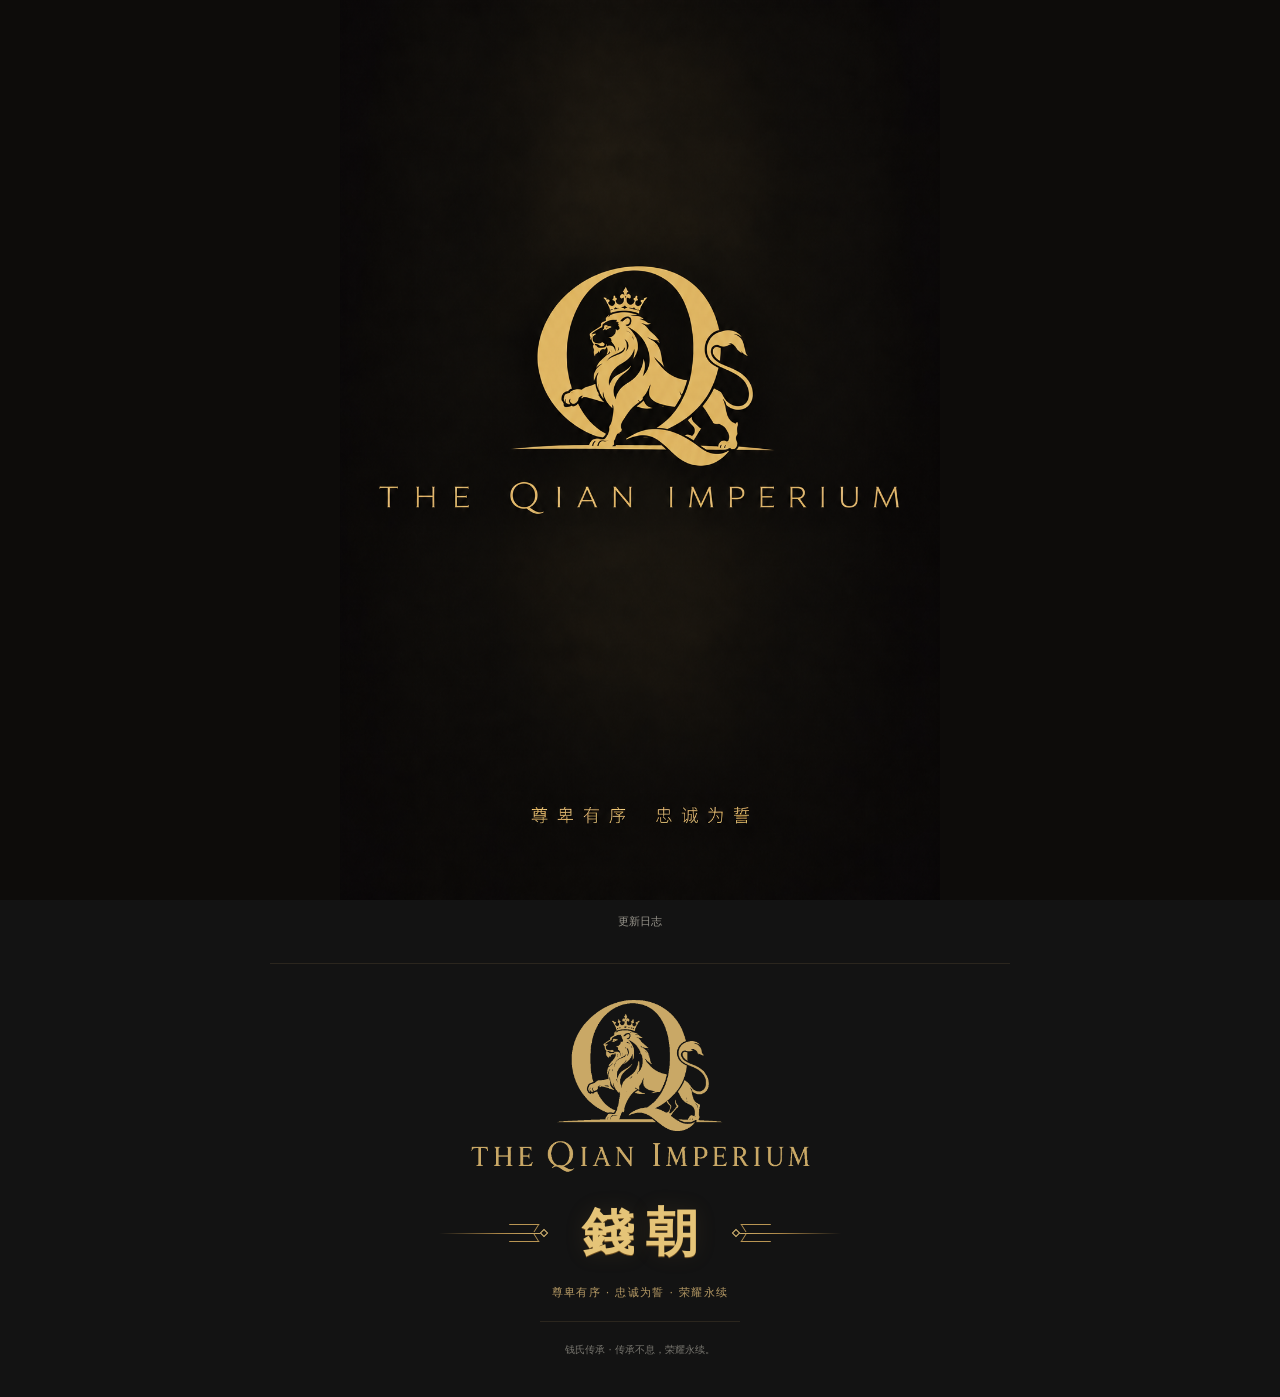
==== index.html @ 282e2b5f "Release THE QIAN IMPERIUM 1.6.0" ====
<!doctype html>
<html lang="zh-CN"><head><meta name="daily-hosting" content="static"><meta charset="UTF-8"><meta name="viewport" content="width=device-width,initial-scale=1,viewport-fit=cover"><meta name="theme-color" content="#131313"><meta name="apple-mobile-web-app-capable" content="yes"><meta name="apple-mobile-web-app-title" content="THE QIAN IMPERIUM"><meta name="apple-mobile-web-app-status-bar-style" content="black-translucent"><meta http-equiv="Content-Security-Policy" content="default-src 'self'; style-src 'self'; script-src 'self'; img-src 'self' data: blob:; media-src 'self' blob:; connect-src 'self' https://mailman-sells-outputs-bend.trycloudflare.com; object-src 'none'; base-uri 'self'; form-action 'self'"><title>THE QIAN IMPERIUM</title><link rel="manifest" href="./manifest.webmanifest"><link rel="icon" href="./icon-v2.svg"><link rel="apple-touch-icon" href="./icon-192-v2.png"><link rel="stylesheet" href="./src/style.css"></head><body class="startup-active"><div id="startup-splash" class="startup-integrated" role="status" aria-label="欢迎进入 THE QIAN IMPERIUM"><img src="./assets/qian-startup-integrated-v3.png" alt="THE QIAN IMPERIUM · 尊卑有序，忠诚为誓" fetchpriority="high" width="1024" height="1536"></div><header><span class="seal">日</span><div><small>家规 · 行礼 · 侍奉</small><h1>THE QIAN IMPERIUM</h1></div><button id="veil" aria-label="隐藏内容">隐去</button></header><nav aria-label="主要页面"></nav><main id="content"></main><p id="message" role="status" aria-live="polite"></p><footer class="site-brand-footer"><div class="site-brand-lockup"><img src="./assets/qian-logo-transparent.png" alt="THE QIAN IMPERIUM · 钱家Q 字狮子王冠标识" width="208" height="100"></div><h2 class="qian-dynasty"><span class="dynasty-ornament" aria-hidden="true"><i></i></span><span class="dynasty-name" lang="zh-Hant">錢朝</span><span class="dynasty-ornament" aria-hidden="true"><i></i></span></h2><p class="site-brand-motto">尊卑有序 · 忠诚为誓 · 荣耀永续</p><hr class="site-footer-divider" aria-hidden="true"><p class="site-footer-note">钱氏传承 · 传承不息，荣耀永续。</p></footer><script type="module" src="./src/app.js"></script></body></html>
---- src/style.css ----
:root{color-scheme:dark;font-family:system-ui,-apple-system,"Segoe UI",sans-serif;background:#151410;color:#e4dfd3;--gold:#b69a60}*{box-sizing:border-box}body{max-width:780px;margin:auto;padding:calc(24px + var(--app-safe-top)) 20px calc(30px + env(safe-area-inset-bottom))}header{display:flex;align-items:center;gap:16px;padding:8px 0 28px}header button{margin-left:auto}.seal{color:var(--gold);border:1px solid var(--gold);font-family:serif;font-size:28px;padding:7px 12px}h1{font-family:serif;font-size:26px;letter-spacing:.12em;margin:4px 0}h2{font-family:serif;font-weight:500;font-size:28px}h3{font-weight:500}small,.muted,.eyebrow,footer{color:#aaa391;font-size:13px;line-height:1.7}nav{display:flex;gap:4px;overflow:auto;border-bottom:1px solid #393326;padding-bottom:14px;margin-bottom:28px}button{font:inherit;background:#252219;border:1px solid #685638;color:#e3cc99;padding:11px 14px;border-radius:7px;cursor:pointer;min-height:44px;margin:4px 4px 4px 0}nav button{flex:1;white-space:nowrap;background:transparent;border-color:transparent}nav button[aria-current=page]{border-color:var(--gold);background:#30291c}button:disabled{opacity:.4;cursor:default}section,article{border:1px solid #3b3428;padding:20px;margin:18px 0;border-radius:10px;background:#1c1a15}p{line-height:1.8;white-space:pre-wrap;overflow-wrap:anywhere}label{display:block;margin:16px 0;color:#bcb29d;font-size:14px}input,textarea,select{display:block;width:100%;margin-top:9px;padding:12px;background:#141310;color:#e4dfd3;border:1px solid #514634;border-radius:6px;font:inherit;font-size:16px}textarea{min-height:105px;resize:vertical}.check{display:flex;align-items:center;gap:12px}.check input{width:20px;height:20px;margin:0;flex-shrink:0}.score{color:var(--gold);font-family:serif;font-size:56px;margin:12px 0}.gold{color:var(--gold)}.danger{color:#e3afa1;border-color:#805449}footer{text-align:center;margin-top:28px}#message{position:sticky;bottom:12px;background:#30291c;border-radius:8px;padding:12px;box-shadow:0 4px 24px #0005}#message:empty{display:none}:focus-visible{outline:2px solid var(--gold);outline-offset:3px}@media(max-width:420px){body{padding-left:14px;padding-right:14px}nav button{padding:10px 8px}section,article{padding:16px}}@media(prefers-reduced-motion:reduce){*{scroll-behavior:auto}}
.task-reminders{border:2px solid #b69a60;background:#302719}.task-reminders h3{color:#e3cc99}.task-reminders strong{font-size:18px}.task-reminders div+div{border-top:1px solid #685638;margin-top:16px;padding-top:16px}
.daily-overview progress{display:block;width:100%;height:8px;margin:22px 0 12px;border:0;border-radius:6px;overflow:hidden;accent-color:var(--gold)}progress::-webkit-progress-bar{background:#3a3e48}progress::-webkit-progress-value{background:var(--gold)}progress::-moz-progress-bar{background:var(--gold)}
:root{background:#131313;color:#f0f0f2}body{padding-bottom:calc(108px + env(safe-area-inset-bottom))}header{gap:12px}header h1{font-family:inherit;font-size:22px;letter-spacing:0}header small{font-size:12px}.seal{border:0;background:#2e323d;border-radius:16px;padding:12px 16px;font-size:23px}section,article{background:#242731;border-color:transparent;border-radius:18px}h2{font-family:inherit;font-size:26px}h3{font-weight:600}small,.muted,.eyebrow,footer{color:#a6a6af}.daily-overview{margin-top:16px;padding:24px}.daily-overview .score{font-family:inherit;font-size:52px;font-weight:600;color:#fff;margin:8px 0 0}.daily-overview p{font-size:14px;color:#b8b8bf;margin-bottom:0}.ritual-card{display:flex;align-items:center;gap:14px;width:100%;background:#242731;border:0;border-radius:16px;padding:20px;margin:12px 0;color:#f1f1f3;text-align:left}.ritual-card-title{display:grid;gap:5px;flex:1}.ritual-card-title strong{font-size:17px}.ritual-card-status{font-size:14px;color:#aaaab4}.ritual-dot{font-size:24px;color:#aaaab4}.is-complete .ritual-dot{color:#39ca82}.home-note{margin-top:24px}nav{position:fixed;z-index:5;bottom:0;left:50%;transform:translateX(-50%);width:min(100%,780px);margin:0;padding:12px 12px calc(12px + env(safe-area-inset-bottom));background:#131313f5;border-top:1px solid #30313a;border-bottom:0;gap:0}nav button{font-size:13px;padding:10px 6px}nav button[aria-current=page]{border-color:transparent;background:#242731;color:#e3cc99}#message{bottom:88px;z-index:6}.back-button{border:0;background:transparent;color:#aaaab4;padding-left:0}.ritual-detail{text-align:center;padding:36px 22px}.ritual-emblem{display:grid;place-items:center;width:76px;height:76px;margin:0 auto 24px;border:1px solid #b69a6066;border-radius:50%;color:var(--gold);font-size:30px;font-family:serif}.ritual-detail>small{display:block}.ritual-detail h2{margin:12px 0 18px}.ritual-note textarea{background:#1b1d24;border-color:#3a3e48;border-radius:14px}.ritual-action{position:sticky;bottom:86px;margin:32px 0 16px;padding:12px;background:#131313f5;border-radius:16px;z-index:4}.hold-button{position:relative;display:block;width:100%;height:60px;border:1px solid #b69a60;border-radius:14px;background:#29251e;color:#f0dfbb;overflow:hidden;margin:0;touch-action:none;user-select:none;-webkit-user-select:none;-webkit-touch-callout:none}.hold-fill{position:absolute;inset:0 auto 0 0;width:var(--hold-progress,0%);background:#b69a6066;pointer-events:none}.hold-label{position:relative;font-size:16px;font-weight:600;pointer-events:none}.ritual-action p{font-size:12px;text-align:center;color:#a6a6af;line-height:1.5;margin:10px 0 0}@media(max-width:420px){header h1{font-size:20px}.ritual-card{padding:18px 16px}.ritual-card-status{font-size:12px}}
.ritual-instruction{text-align:left;border-top:1px solid #b69a6040;margin-top:24px;padding-top:16px}.ritual-instruction blockquote{margin:14px 0;padding:18px;border-left:3px solid var(--gold);border-radius:4px 12px 12px 4px;background:#191b22;line-height:1.9;color:#e4cfaa;font-size:18px}.bow-count{text-align:center}.bow-count strong{font-size:28px;color:var(--gold)}.photo-checkin img,#photo-album img{display:block;width:100%;max-height:320px;object-fit:contain;border-radius:12px;margin-bottom:16px;background:#141414}.photo-checkin video{width:100%;max-height:360px;border-radius:12px;background:#000}.photo-checkin video[hidden]{display:none}button[hidden]{display:none}.photo-checkin{margin-top:24px}#photo-status{color:#c9b17c;font-size:14px}.photo-checkin button{min-height:48px}
#share-image img{display:block;width:100%;border-radius:16px;margin:20px 0}.report-text{white-space:pre-wrap;overflow-wrap:anywhere;background:#242731;padding:18px;border-radius:12px;font:inherit;line-height:1.8}.daily-share button{min-height:48px}details{margin:20px 0}summary{cursor:pointer;color:#c9b17c;padding:12px 0}
.seal{display:block;flex:0 0 56px;width:56px;height:56px;padding:0;border:0;border-radius:12px;background-image:url('../icon-v2.svg');background-size:cover;background-position:center}
.subscription-overview{border:1px solid #b69a604d;background:linear-gradient(135deg,#2b2930,#242731)}.subscription-overview h3{color:#e3cc99;font-size:21px}.subscription-amount{font-size:34px;color:#e4cfaa;font-variant-numeric:tabular-nums;margin:12px 0}.subscription-amount small{font-size:16px}.subscription-overview dl{margin:16px 0 8px}.subscription-overview dl div{display:flex;justify-content:space-between;gap:16px;padding:9px 0;border-top:1px solid #ffffff12}.subscription-overview dt{font-size:13px;color:#a6a6af}.subscription-overview dd{font-size:14px;margin:0;text-align:right;overflow-wrap:anywhere}.subscription-view h4{font-weight:600}.subscription-view button{min-height:44px;padding:9px 14px}#subscription-contract img{display:block;width:100%;max-height:360px;object-fit:contain;background:#18191e;border-radius:12px}#subscription-contract.expanded img{max-height:none}#subscription-signature{display:block;width:100%;height:200px;background:#faf8f2;border:1px solid #b69a60;border-radius:12px;touch-action:none;-webkit-user-select:none;user-select:none;margin-top:16px}.signature-preview img{display:block;width:100%;max-height:160px;object-fit:contain;background:#faf8f2;border-radius:10px;margin:12px 0}.subscription-history{background:#1a1d25;border:1px solid #ffffff0d}.subscription-reminder{border:1px solid #b69a6066}.subscription-view .muted{font-size:13px}.subscription-view form{margin:0}.subscription-signing [data-sub="save-signature"]{width:100%;background:#30291c;border-color:#b69a60}
.subscription-declaration{border:1px solid #d7777755;background:#2c2228}.subscription-declaration-text{color:#ff9797;font-size:18px;font-weight:600;line-height:1.9}
.subscription-toolbar{display:flex;align-items:center;gap:8px;margin:0 0 10px}.contract-viewer{width:min(94vw,760px);max-height:90vh;max-height:90dvh;padding:18px;border:1px solid #685638;border-radius:16px;background:#1b1d24;color:#f0f0f2;overflow:auto}.contract-viewer::backdrop{background:#000c}.contract-viewer-header{display:flex;align-items:center;justify-content:space-between;gap:12px;position:sticky;top:-18px;background:#1b1d24;padding:8px 0;z-index:1}.contract-viewer-header h3{margin:0}.contract-viewer-image img{display:block;width:100%;height:auto;border-radius:8px}.contract-viewer>p{margin-top:8px}
.subscription-primary{display:grid;gap:6px;margin:16px 0 12px}.subscription-primary small{text-align:center}.subscription-pay{width:100%;min-height:54px!important;background:#b69a60;color:#171510;font-size:18px;font-weight:600;border-color:#b69a60}.subscription-confirm-payment{width:100%;border-color:transparent;background:transparent;color:#c9b17c}.subscription-toolbar button{flex:1}.subscription-view dialog>section{margin-top:14px}.subscription-view>section.subscription-declaration{margin-top:16px}.subscription-payment-body section{padding:0;background:transparent;border:0}.subscription-signing [data-sub="save-signature"]{width:100%}
.shoe-photo-grid{display:grid;grid-template-columns:repeat(2,minmax(0,1fr));gap:12px}.shoe-photo-grid section{margin:0;padding:12px;background:#1b1d24;border-radius:12px;min-width:0}.shoe-photo-grid h4{margin:0 0 12px;color:#e3cc99}.shoe-photo-preview{display:grid;place-items:center;aspect-ratio:4/3;background:#14151a;border-radius:8px;overflow:hidden}.shoe-photo-preview img{width:100%;height:100%;object-fit:contain}.shoe-photo-grid small{display:block;overflow-wrap:anywhere;margin-top:10px}.shoe-photo-grid label{margin:12px 0}.shoe-photo-grid input{padding:8px;font-size:13px}.shoe-photo-grid button{width:100%;font-size:13px;padding:9px}.shoe-record>button[data-shoe-action="save"]{width:100%;background:#30291c;border-color:#b69a60}.shoe-report-preview img{display:block;width:100%;height:auto;border-radius:12px}.shoe-archive-thumb{display:block;width:100%;max-height:260px;object-fit:contain;background:#16171c;border-radius:10px;margin-bottom:12px}@media(max-width:360px){.shoe-photo-grid{gap:8px}.shoe-photo-grid section{padding:8px}.shoe-photo-grid input{font-size:12px}}

input[type="time"]{width:180px;max-width:100%;min-width:0;padding:10px}input[type="time"]::-webkit-date-and-time-value{min-width:0;text-align:left}input[type="time"]::-webkit-datetime-edit{min-width:0;padding:0}.subscription-identity{margin-bottom:10px}.subscription-protection{display:block;background:#183f2d;border:1px solid #31865b;color:#9ee7bb;padding:12px 14px;border-radius:10px;margin-top:0}

.subscription-view>section{margin:12px 0;padding:16px}.subscription-overview .subscription-introduction h3{margin:12px 0 8px}.subscription-overview .subscription-introduction p{margin:8px 0 14px;line-height:1.65}.subscription-declaration p{margin:6px 0}

.subscription-qr>img{display:block;width:100%;max-height:55vh;object-fit:contain;border-radius:10px}.subscription-qr a{color:#e3cc99}

nav button{min-width:0;margin:0}
.house-rules{margin-top:18px}.house-rules .rules-cover{position:relative;text-align:center;padding:32px 20px;background:linear-gradient(145deg,#332d24,#22252c);border:1px solid #b69a6040}.rules-edition{display:inline-block;padding:5px 12px;border:1px solid #b69a6055;border-radius:999px;color:#e3cc99;font-size:12px;letter-spacing:.15em}.rules-cover h2{font-family:serif;font-size:30px;letter-spacing:.08em;margin:18px 0 10px}.rules-cover p{color:#d4c6ac;font-size:15px;margin:0}.rules-cover-line{width:44px;height:1px;background:#b69a60;margin:20px auto 14px}.house-rules .rules-chapter{padding:20px 18px;margin:16px 0}.rules-chapter-heading{display:flex;align-items:center;gap:12px;padding:0 0 16px;margin:0;border-bottom:1px solid #ffffff10}.rules-chapter-heading>span{display:grid;place-items:center;width:34px;height:34px;flex-shrink:0;background:#b69a601a;color:#e3cc99;border-radius:10px;font-family:serif;font-size:20px}.rules-chapter-heading h3{font-size:18px;margin:0;color:#f1e2c7}.rules-list{list-style:none;margin:0;padding:0}.rules-list li{display:flex;align-items:flex-start;gap:12px;padding:18px 0;border-bottom:1px solid #ffffff0c}.rules-list li:last-child{padding-bottom:0;border-bottom:0}.rule-number{width:26px;flex-shrink:0;padding-top:3px;color:#b69a60;font-size:12px;font-variant-numeric:tabular-nums}.rules-list li>div{min-width:0}.rules-list h4{font-size:15px;line-height:1.65;margin:0 0 6px;font-weight:600}.rules-list p{font-size:14px;color:#bfc0c7;line-height:1.85;margin:0}.house-rules .rules-daily{padding:24px 22px;border-left:3px solid #b69a60;background:#2a2824}.rules-daily>small{color:#e3cc99;font-size:13px;letter-spacing:.15em}.rules-daily blockquote{margin:14px 0 0;font-family:serif;color:#e8ddc8;font-size:17px;line-height:1.95}.rules-footnote{text-align:center;font-size:12px;color:#a6a6af;line-height:1.8;margin:24px 8px}
@media(max-width:420px){nav button{padding:10px 4px;font-size:12px}.house-rules .rules-chapter{padding:18px 14px}.rules-list li{gap:10px}.rules-cover h2{font-size:28px}}
.add-task-button{display:block;width:100%;background:#30291c;border-color:#b69a60;margin:0 0 24px}.task-card-heading{display:flex;align-items:center;justify-content:space-between;gap:12px}.task-card-heading h3{margin:0}.task-times{font-size:14px;color:#c6bcaa}.task-actions{display:flex;flex-wrap:wrap;gap:6px}.archive-heading{margin-top:36px;padding-top:24px;border-top:1px solid #514634}.task-schedule{display:grid;grid-template-columns:1fr;min-width:0}.task-schedule input{width:100%;max-width:100%;min-width:0;box-sizing:border-box}.photo-gallery{display:grid;grid-template-columns:repeat(2,minmax(0,1fr));aspect-ratio:auto;gap:6px;background:transparent}.photo-gallery img{width:100%;height:110px;object-fit:contain;background:#141310;border-radius:6px}.shoe-photo-grid section{padding:10px}.task-photo-gallery{display:grid;grid-template-columns:repeat(2,minmax(0,1fr));gap:10px}.task-photo-gallery img{width:100%;height:150px;object-fit:contain}.task-report-preview img,.shoe-report-preview img{width:100%;height:auto;display:block}.task-detail-summary p{margin:8px 0}[hidden]{display:none!important}

/* 全页取消双击缩放，保留滚动及双指缩放；长按礼仪按钮仍使用自身手势规则。 */
html,body,body *{touch-action:manipulation}.hold-button{touch-action:none}
.fixed-profile{background:linear-gradient(135deg,#302a23,#242731);border:1px solid #b69a6055}.fixed-profile h3{font-size:25px;color:#e3cc99;margin:10px 0 18px}.fixed-profile dl{margin:0}.fixed-profile dl div{display:grid;grid-template-columns:76px minmax(0,1fr);gap:12px;padding:12px 0;border-bottom:1px solid #ffffff12}.fixed-profile dt{color:#a6a6af;font-size:14px}.fixed-profile dd{margin:0;overflow-wrap:anywhere;line-height:1.5}.fixed-profile h4{margin:22px 0 8px;color:#e3cc99}.fixed-profile p{margin:0;font-size:15px}

.profile-portrait{display:block;width:100%;aspect-ratio:3/4;max-height:460px;object-fit:cover;object-position:50% 65%;border-radius:12px;margin:0 0 20px}#profile-portrait .muted{font-size:13px;margin-bottom:18px}

#identity-contract{margin-top:24px}.identity-pledge{line-height:1.9;padding:16px 0}.identity-pad{display:block;width:100%;height:180px;touch-action:none;border:1px solid #d4cdbb;border-radius:10px;background:#faf8f2}.identity-video-picker{display:block;margin:12px 0}#identity-contract video{width:100%;max-height:380px;border-radius:10px;margin:12px 0}.identity-signature{display:block;max-width:100%;max-height:180px}.identity-seal{color:#d98074;border:3px double #b15b51;border-radius:50%;width:130px;height:130px;display:flex;flex-direction:column;justify-content:center;text-align:center;transform:rotate(-8deg);margin:20px auto;line-height:1.6}.identity-seal strong{font-size:25px}#identity-contract [hidden]{display:none}

.account-login{max-width:480px;margin:24px auto}.account-login h2{font-size:28px}.account-login form{display:grid;gap:12px}.account-settings [data-account-panel]{margin-top:16px}.account-settings button{margin:4px 6px 4px 0}

.day-records article{padding:14px 0;border-bottom:1px solid #57503f}.day-counter{font-size:19px;line-height:1.7;color:#d8bd7b}.day-records button{margin:8px 6px 4px 0}.day-draft{margin:16px 0;padding:16px;border:1px solid #57503f;border-radius:12px}.days-importer ol{padding-left:24px;line-height:1.9}.days-importer input[type=date]{max-width:100%;min-width:0}

.welcome-card{width:min(430px,calc(100vw - 36px));max-height:85dvh;overflow:auto;border:1px solid #6a5c3d;border-radius:24px;padding:26px;background:#24262f;color:#f3eee3;text-align:center}.welcome-card::backdrop{background:rgba(0,0,0,.68)}.welcome-card h2{font-size:23px;margin:12px 0 22px}.servant-portrait{width:112px;height:112px;border-radius:50%;overflow:hidden;background:#423a2b;margin:16px auto;display:grid;place-items:center;color:#d7be80;font-size:38px}.servant-portrait img{width:100%;height:100%;object-fit:cover}.servant-details{margin:16px 0;text-align:left}.servant-details>div{display:grid;grid-template-columns:46px 1fr;gap:10px;margin:12px 0}.servant-details dt{color:#bcad8d}.servant-details dd{margin:0;line-height:1.7}.welcome-hint{font-size:12px}.content-lock{position:fixed;inset:0;z-index:10000;background:#151410;display:grid;place-items:center;padding:22px;overflow:auto}.content-lock>section{max-width:430px;width:100%;padding:25px;border-radius:20px;background:#24262f}.content-lock form{display:grid;gap:12px}

.servant-details dd{overflow-wrap:anywhere}

.day-records-heading{display:flex;align-items:center;gap:8px;margin-bottom:12px}.day-records-heading h3{margin:0;flex:1;white-space:nowrap}.day-records .day-import-hint{border:0;background:none;padding:0;margin:0;color:#8e887c;font-size:10px;min-height:40px;line-height:1.4;text-align:right}.day-records .day-settings{border:0;background:none;margin:0;padding:0 4px;color:#a29b8b;font-size:22px;min-width:32px;min-height:40px}.day-settings[aria-pressed=true]{color:#e1c482}.day-grid{display:grid;grid-template-columns:repeat(2,minmax(0,1fr));gap:10px}.day-records article.day-tile{position:relative;aspect-ratio:1;min-width:0;padding:14px 10px;border:1px solid #514b3c;border-radius:16px;background:linear-gradient(150deg,#2b2924,#1c1d22);display:flex;flex-direction:column;align-items:center;justify-content:center;overflow:hidden}.day-title{font-size:11px;line-height:1.5;text-align:center;color:#b3aa97;overflow-wrap:anywhere;max-width:100%;max-height:4.5em;overflow:auto}.day-value{flex:1;display:flex;align-items:center;justify-content:center;gap:3px;min-height:0;width:100%;color:#dfc589}.day-value strong{font-size:clamp(26px,9vw,44px);font-weight:500;font-variant-numeric:tabular-nums;letter-spacing:-1px;overflow-wrap:anywhere}.day-value small{font-size:11px;align-self:center;color:#aaa08b}.day-tile-tools{position:absolute;inset:3px 5px auto;display:flex;justify-content:space-between}.day-tile-tools[hidden]{display:none}.day-records .day-tile-tools button{margin:0;padding:2px;min-height:30px;min-width:30px;font-size:22px;border:0;background:#1d1e24;color:#c3b185;border-radius:8px}.day-tile:has(.day-tile-tools:not([hidden])){padding-top:38px}.day-records-home .day-tile-tools{display:none}

.content-lock{background:radial-gradient(ellipse at top,#302d27,#131416 65%);padding:16px}.content-lock>section.account-unlock{background:transparent;padding:12px 0;width:min(330px,100%);text-align:center}.account-unlock h2{margin:8px 0;font-size:23px}.unlock-symbol{font-size:30px;color:#bbab85}.unlock-instruction{font-size:13px;color:#b8b3a9;margin:8px 0 18px}.unlock-dots{display:flex;justify-content:center;gap:13px;min-height:16px}.unlock-dots i{height:11px;width:11px;border:1px solid #c7c2b5;border-radius:50%}.unlock-dots .filled{background:#e4ddcb}.account-unlock [data-unlock-status]{min-height:24px;font-size:13px;margin:12px 0}.unlock-keypad{display:grid;grid-template-columns:repeat(3,1fr);gap:15px 23px;width:min(280px,100%);margin:8px auto 22px}.unlock-keypad[hidden]{display:none}.unlock-keypad button{border:0;background:#ffffff12;border-radius:50%;width:70px;height:70px;margin:auto;padding:0;font-size:29px;color:#f2eee4;touch-action:manipulation}.unlock-keypad button[data-unlock-key=clear]{font-size:13px;background:transparent;color:#b9b2a2}.unlock-keypad button[data-unlock-key=delete]{font-size:24px;background:transparent}.unlock-keypad button:active{background:#ffffff35}.account-unlock .unlock-face{display:block;margin:0 auto;border:0;background:transparent;color:#d8c38e;font-size:16px;min-height:44px}.unlock-other{border:0;background:transparent;font-size:11px;color:#89887f}.unlock-native{position:absolute!important;width:1px!important;height:1px!important;opacity:0;pointer-events:none;padding:0!important;border:0!important}.unlock-note{font-size:11px;color:#817e74;margin-top:18px}.unlock-error{color:#f47575;animation:unlock-shake .42s ease-in-out}@keyframes unlock-shake{0%,100%{transform:translateX(0)}20%,60%{transform:translateX(-8px)}40%,80%{transform:translateX(8px)}}@media(prefers-reduced-motion:reduce){.unlock-error{animation:none}}.day-records article.day-tile{aspect-ratio:auto;height:126px;padding:12px 10px}.day-title{font-size:14px;line-height:1.4;height:3em;max-height:3em;flex-shrink:0;overflow:hidden;width:100%;display:block}.day-value{min-height:42px;flex:1}.day-value strong{white-space:nowrap;overflow-wrap:normal}.day-tile:has(.day-tile-tools:not([hidden])){padding-top:34px;height:146px}@media(max-height:670px){.unlock-keypad{gap:8px 20px;margin-bottom:10px}.unlock-keypad button{width:58px;height:58px}.unlock-note{margin-top:8px}}

.parents-photo-blank{height:140px;width:100%;border:1px dashed #b69a6033;border-radius:12px;background:#ffffff03;margin:0 0 12px}.parents-servant{display:block}.parents-servant+.parents-servant{margin-top:8px}

.network-online{color:#73cf9b;font-weight:600}.network-offline{color:#999b9e}.archive-fold{margin:16px 0;background:#24262f;border:1px solid #ffffff14;border-radius:16px;overflow:hidden}.archive-fold>summary{padding:17px 18px;min-height:54px;display:flex;align-items:center;justify-content:space-between;gap:12px;cursor:pointer;list-style:none;font-size:17px;font-weight:600;color:#ddc795;touch-action:manipulation}.archive-fold>summary::-webkit-details-marker{display:none}.archive-fold>summary::after{content:"›";font-size:24px;color:#9c957f;transition:transform .15s}.archive-fold[open]>summary::after{transform:rotate(90deg)}.archive-fold[open]>summary{border-bottom:1px solid #ffffff10}.fold-body{padding:0 12px}.fold-body>section{margin:12px 0}.rules-contract-fold{margin-top:24px}.rules-contract-fold .fold-body{padding:0 6px}@media(prefers-reduced-motion:reduce){.archive-fold>summary::after{transition:none}}

.camera-stage{position:relative;width:100%;background:#111;border-radius:14px;overflow:hidden;line-height:0}.camera-stage[hidden]{display:none}.camera-stage video{display:block;width:100%;max-height:65dvh;object-fit:contain}.camera-stage video[hidden]{display:none}.camera-front{transform:scaleX(-1)}.camera-stage .camera-flip{position:absolute;right:12px;bottom:12px;z-index:2;margin:0;padding:10px 13px;min-height:44px;background:#171717bb;border:1px solid #ffffff55;color:#fff;border-radius:24px;font-size:13px;line-height:1.4;backdrop-filter:blur(8px);touch-action:manipulation}.camera-flip[hidden]{display:none}.photo-camera-dialog{width:min(540px,calc(100vw - 24px));max-height:94dvh;overflow:auto;background:#24262f;color:#f2eee4;border:1px solid #65583b;border-radius:20px;padding:14px}.photo-camera-dialog::backdrop{background:#000b}.photo-camera-header{display:flex;justify-content:space-between;align-items:center;gap:8px}.photo-camera-header h3{margin:8px 0;font-size:17px}.photo-camera-header button{margin:0}.camera-shutter{width:100%;min-height:48px;background:#b69a60;color:#161616}.photo-camera-open{min-height:44px}.photo-camera-dialog [data-camera-status]{font-size:13px;min-height:20px;margin:10px 0}

.avatar-silhouette{display:block;width:72%;height:72%;color:#9b927e;opacity:.65}.servant-card .servant-portrait{margin:16px auto 22px}.servant-card h3{font-size:23px;overflow-wrap:anywhere}.ritual-history-body p{white-space:pre-wrap;line-height:1.8;margin:14px 0}.ritual-history-row>summary{font-variant-numeric:tabular-nums}

.account-presence time{margin-left:12px;font-weight:400;color:#a6a6af;white-space:nowrap}.network-offline{color:#ef7676;font-weight:600}

.day-owner{display:flex;justify-content:center;gap:2px 7px;flex-wrap:wrap;width:100%;font-size:10px;line-height:1.4;color:#aaa08b;flex-shrink:0;text-align:center}.day-owner span{overflow-wrap:anywhere}.day-tile .day-title{height:32px;max-height:32px}.day-tile .day-value{min-height:40px}

.account-toolbar{display:grid;grid-template-columns:repeat(2,minmax(0,1fr));gap:10px;margin:16px 0}.account-toolbar button{margin:0;min-height:44px;font-size:14px;width:100%}.account-toolbar .account-logout{color:#d49b91;border-color:#825955}.account-settings [data-account-panel]:empty,.account-settings [data-account-conflict-panel]:empty{display:none}.account-settings [data-account-panel]:not(:empty),.account-settings [data-account-conflict-panel]:not(:empty){margin-top:14px;padding:12px;background:#191b21;border-radius:12px}.privacy-time{margin:0 0 14px}.privacy-time-fields{padding:0 14px 8px}.privacy-preferences{padding:16px;background:#24262f;border-radius:16px}.privacy-preferences>button{width:100%;min-height:44px}.privacy-preferences .check{margin:12px 0}

.photo-camera-dialog{position:fixed;inset:0;margin:auto;width:min(540px,calc(100vw - 24px));max-height:calc(100dvh - 24px);padding:10px;overflow:hidden}.photo-camera-dialog .camera-stage{height:min(68dvh,620px);aspect-ratio:3/4;min-height:240px}.photo-camera-dialog .camera-stage video,.camera-result{width:100%;height:100%;max-height:none;object-fit:contain}.camera-result[hidden]{display:none}.camera-title{position:absolute;left:12px;top:12px;z-index:2;margin:0;max-width:calc(100% - 75px);font-size:15px;line-height:1.5;color:#fff;text-shadow:0 1px 5px #000}.camera-close{position:absolute;right:10px;top:10px;z-index:3;border:0;border-radius:50%;width:44px;height:44px;min-height:44px;padding:0;margin:0;background:#171717bb;color:white;font-size:30px;line-height:1}.photo-camera-dialog .camera-shutter{position:absolute;bottom:14px;left:50%;transform:translateX(-50%);width:66px;height:66px;min-height:66px;border:3px solid #fff;border-radius:50%;padding:4px;margin:0;background:#2226;z-index:2}.camera-shutter>span{display:block;width:100%;height:100%;background:#fff;border-radius:50%}.camera-shutter[hidden],.camera-review[hidden]{display:none}.camera-review{position:absolute;bottom:12px;left:12px;right:12px;display:flex;justify-content:center;gap:10px;z-index:2;line-height:1.4}.camera-review button{min-height:44px;margin:0;background:#171717cc;color:#fff;border-radius:22px;border:1px solid #ffffff66;padding:10px 14px}.photo-camera-dialog [data-camera-status]{height:22px;min-height:22px;overflow:hidden;margin:8px 0 0;font-size:12px;text-align:center}@media(max-height:420px){.photo-camera-dialog .camera-stage{height:65dvh;min-height:180px}}

.day-record-owner{display:block;color:#aaa08b;font-size:12px;line-height:1.5;margin:-4px 0 12px}.day-tile .day-title{height:38px;max-height:38px}

/* Login and wake share the same password keypad. */
.account-unlock.account-login{width:min(330px,100%);text-align:center;margin:12px auto;padding:18px 12px}.unlock-account{font-size:12px;color:#b8b3a9;letter-spacing:.06em;margin:6px 0}.unlock-switch{display:block;margin:6px auto;min-height:40px;border:0;background:transparent;color:#c6b994;font-size:14px}.account-unlock [data-account-switch][hidden]{display:none}.account-unlock [data-account-switch]{text-align:left;padding:10px;border:1px solid #ffffff20;border-radius:12px}.account-unlock [data-account-switch] input{width:100%}.login-help{display:flex;flex-wrap:wrap;justify-content:center;gap:8px}.login-help button{font-size:11px;color:#96938a;background:transparent}.unlock-keypad button{background:linear-gradient(145deg,#ffffff18,#ffffff09);box-shadow:inset 0 1px 1px #ffffff16;transition:background .12s,box-shadow .12s,transform .12s}.unlock-keypad button:active{background:linear-gradient(135deg,#cbb071b3,#8d734d8c,#ffffff3d);box-shadow:0 0 22px #d9b96a66,inset 0 1px 2px #fff8;transform:scale(.94)}.unlock-keypad button.key-feedback{animation:key-feedback .48s ease-out}@keyframes key-feedback{0%,25%{background:linear-gradient(135deg,#e6cf97cc,#b5955c99,#ffffff44);box-shadow:0 0 24px #d9b96a88,inset 0 1px 3px #fff8;transform:scale(.94)}100%{background:linear-gradient(145deg,#ffffff18,#ffffff09);box-shadow:inset 0 1px 1px #ffffff16;transform:scale(1)}}@media(prefers-reduced-motion:reduce){.unlock-keypad button{transition:none}.unlock-keypad button.key-feedback{animation:none;background:linear-gradient(135deg,#cbb071b3,#8d734d8c)}}

.contract-viewer>.modal-dismiss-space{display:flex;align-items:center;justify-content:center;flex:none;width:100%;height:120px;min-height:120px;margin:0;padding:0;border:0;border-radius:0;box-shadow:none;background:transparent;color:#85858b;cursor:pointer;font-size:11px;font-weight:400;text-align:center}.modal-dismiss-space span{opacity:.65;pointer-events:none}.contract-viewer>.modal-dismiss-space:active{background:transparent;color:#a3a3aa}

#startup-splash{position:fixed;inset:0;z-index:10000;display:flex;align-items:center;justify-content:center;background:#eee3d0;overflow:hidden;touch-action:none}#startup-splash img{display:block;width:100%;height:100%;object-fit:cover;object-position:center}header .seal{background-image:url('../icon-512-v2.png')}@media(min-aspect-ratio:3/4){#startup-splash img{width:auto;max-width:100%;object-fit:contain}}

.family-cover{text-align:center;padding:28px 20px;background:linear-gradient(145deg,#332e25,#22252c);border:1px solid #b69a6040}.family-cover img{display:block;width:116px;height:116px;border-radius:24px;margin:0 auto 18px}.family-cover small{display:block;font-family:Georgia,serif;letter-spacing:.18em;font-size:17px;color:#e3cc99}.family-cover h2{font-family:serif;font-size:30px;letter-spacing:.2em;margin:10px 0}.family-cover p{font-size:13px;letter-spacing:.1em;color:#bdb09a}.family-panel{border:1px solid #b69a6040;background:#202228;border-radius:20px;margin:18px 0;overflow:hidden}.family-panel>summary{position:relative;display:flex;align-items:center;min-height:112px;padding:22px 48px 22px 22px;color:#f1e2c7;list-style:none}.family-panel>summary::-webkit-details-marker{display:none}.family-panel>summary::after{content:'＋';position:absolute;right:20px;font-size:23px;color:#baab8d}.family-panel[open]>summary::after{content:'−'}.family-panel>summary small,.family-panel>summary strong,.family-panel>summary em{display:block}.family-panel>summary small{font-size:10px;letter-spacing:.14em;color:#998b71}.family-panel>summary strong{font-family:serif;font-size:23px;font-weight:600;margin:5px 0}.family-panel>summary em{font-size:11px;color:#96928b;font-style:normal}.family-panel[open]>summary{border-bottom:1px solid #b69a6030}.family-panel-body{padding:0 18px 18px}.family-chapter,.family-recruitment{padding:20px 0;border-bottom:1px solid #ffffff0c;background:transparent;border-radius:0;margin:0}.family-chapter h3,.family-recruitment h3{font-family:serif;font-size:20px;color:#e6d4ac;margin:6px 0 20px}.family-chapter h4{margin:26px 0 14px;color:#e6d4ac;font-size:17px}.family-page p{line-height:1.95;overflow-wrap:anywhere}.family-chapter p,.family-recruitment p{font-size:14px;color:#c4c1b9}.family-page p.family-lead{font-weight:600;color:#eee2c9}.family-roles article{display:flex;align-items:flex-start;gap:14px;margin:0;padding:22px 0;border-bottom:1px solid #ffffff10;border-radius:0;background:transparent}.family-roles article:last-child{border:0}.family-role-icon{display:grid;place-items:center;flex:none;width:46px;height:46px;border-radius:13px;background:#b69a6014;color:#c4ae7b}.family-role-icon svg{width:24px;height:26px}.family-roles h4{margin:0 0 7px;color:#e3d6bc;font-size:16px}.family-roles p{margin:0}.family-recruitment blockquote{margin:16px 0 32px;padding:14px 0 14px 16px;border-left:2px solid #b69a6060;color:#d3cab8;line-height:2;font-size:14px}.family-signoff{display:grid;gap:6px;text-align:center;border-top:1px solid #ffffff10;padding:30px 0 10px;margin-top:30px}.family-signoff strong{font-family:Georgia,serif;font-size:23px;letter-spacing:.06em;color:#c9b98f}.family-signoff span{font-family:serif;font-size:19px;color:#d5c8ad}.family-signoff small{font-size:10px;color:#8c867b;margin-top:10px}.family-panel .house-rules{margin-top:18px}@media(max-width:360px){.family-panel-body{padding:0 12px 14px}.family-panel>summary{padding-left:18px}.family-chapter h3{font-size:18px}}

.rules-cover h2{font-size:27px}.rules-cover .rules-edition{font-size:10px;letter-spacing:.05em}.rules-cover p{font-size:13px;line-height:1.9}.rules-list p+p{margin-top:12px}.rules-oath>h4{font-family:serif;color:#e5d0a5;font-size:18px;margin:22px 0 16px}.rules-oath .rules-oath-intro{font-size:14px;color:#bbb9b2;line-height:1.9}.rules-oath blockquote{margin:0;padding:0 0 0 15px;border-left:2px solid #b69a6050}.rules-oath blockquote p{font-size:15px;line-height:1.95;color:#d7cdbb;margin:0 0 18px}.rules-oath blockquote strong{color:#eddbb7}.rules-signoff{display:grid;gap:8px;text-align:center;padding:28px 0 24px;color:#ccb990}.rules-signoff strong{font-family:Georgia,serif;letter-spacing:.1em;font-size:21px}.rules-signoff span{font-family:serif;font-size:20px}.rules-signoff em{font-size:11px;color:#91897b}

.site-brand-footer{text-align:center;margin:36px 0 0;padding:30px 8px 8px;border-top:1px solid #b69a6025}.site-brand-lockup{display:flex;align-items:center;justify-content:center;gap:14px}.site-brand-lockup img{display:block;width:64px;height:64px;border-radius:15px;flex:none;opacity:.88}.site-brand-lockup strong{font-family:Georgia,'Times New Roman',serif;font-size:22px;font-weight:500;letter-spacing:.09em;line-height:1.25;color:#cdb991;white-space:nowrap}.site-brand-footer h2{font-family:serif;font-size:22px;font-weight:500;letter-spacing:.18em;line-height:1.5;margin:16px 0 9px;color:#d2c1a3}.site-brand-footer .site-brand-motto{font-size:11px;letter-spacing:.05em;line-height:1.9;margin:0;color:#9c9383}.site-brand-footer .site-footer-note{font-size:10px;line-height:1.9;margin:20px 0 0;color:#78766f}@media(max-width:360px){.site-brand-lockup{gap:11px}.site-brand-lockup img{width:56px;height:56px;border-radius:13px}.site-brand-lockup strong{font-size:20px;letter-spacing:.065em}}

.camera-review{gap:8px}.camera-review [data-camera-confirm]{background:#b69a60;color:#171510;border-color:#e1c88f}.camera-review button{font-size:12px;padding:10px 12px}.editable-photo{cursor:pointer}.editable-photo:focus-visible{outline:2px solid #b69a60;outline-offset:3px}@media(max-width:360px){.camera-review{left:8px;right:8px;gap:5px}.camera-review button{padding:10px 9px;font-size:11px}}
/* Gift collection stays six columns wide, including on narrow phones. */
.gift-collection{margin:0 0 24px;border:1px solid var(--line,#3c352b);border-radius:20px;background:rgba(179,138,73,.04);overflow:hidden}
.gift-collection>summary{display:flex;align-items:center;justify-content:space-between;min-height:108px;padding:20px;cursor:pointer;list-style:none;gap:12px}
.gift-collection>summary::-webkit-details-marker{display:none}
.gift-collection summary small,.gift-collection summary strong,.gift-collection summary em{display:block}
.gift-collection summary small{font-size:9px;letter-spacing:1px;opacity:.5}
.gift-collection summary strong{font-size:25px;margin:5px 0;font-weight:600}
.gift-collection summary em{font-size:11px;font-style:normal;opacity:.5}
.gift-fold-indicator:before{content:'⌄';font-size:22px;opacity:.5}.gift-collection[open] .gift-fold-indicator:before{content:'⌃'}
.gift-cabinet{padding:0 12px 12px}.gift-grid{display:grid;grid-template-columns:repeat(6,minmax(0,1fr));gap:6px}
.gift-cell{position:relative;display:flex;flex-direction:column;align-items:center;justify-content:center;min-width:0;min-height:0;aspect-ratio:1;padding:2px!important;margin:0!important;border-radius:10px;background:rgba(179,138,73,.045);border:1px solid rgba(179,138,73,.14);color:#b38a49;font-size:19px;overflow:hidden}
.gift-cell:hover,.gift-cell:active{background:rgba(179,138,73,.16)}.gift-cell>span{opacity:.3}.gift-add{border-style:dashed}.gift-cell .gift-pixel{width:64%;height:auto;max-height:65%}.gift-cell time{font-size:clamp(6px,1.8vw,10px);white-space:nowrap;line-height:1.5;opacity:.65;letter-spacing:-.3px}
.gift-count{display:flex;justify-content:space-between;align-items:center;margin-top:12px;gap:8px}.gift-count small{font-size:10px;opacity:.45}.gift-count button{margin:0!important;width:auto!important;padding:5px!important;background:transparent;border:0;font-size:11px;opacity:.55}
.gift-dialog{width:min(440px,calc(100vw - 28px));padding:0!important;overflow-x:hidden}.gift-dialog-content{position:relative;padding:24px 20px}.gift-dialog h2{font-size:24px;margin:10px 0 24px}.gift-close{position:absolute;right:12px;top:12px;width:32px!important;margin:0!important;padding:0!important;background:none;border:0;font-size:24px;color:inherit;opacity:.6}
.gift-icon-options{display:flex;gap:6px;padding:0;margin:8px 0 18px;border:0;min-width:0}.gift-icon-options legend{font-size:12px;margin-bottom:8px}.gift-icon-options label{flex:1;min-width:0;margin:0!important;position:relative}.gift-icon-options input{position:absolute;opacity:0;width:1px;height:1px}.gift-icon-options label>span{display:flex;align-items:center;flex-direction:column;border:1px solid rgba(179,138,73,.2);border-radius:10px;padding:6px 2px}.gift-icon-options .gift-pixel{width:34px;height:34px;max-width:100%}.gift-icon-options small{font-size:10px}.gift-icon-options input:checked+span{background:rgba(179,138,73,.15);border-color:#b38a49}.gift-icon-options input:focus-visible+span{outline:2px solid #b38a49}
.gift-hero{text-align:center;padding:4px 0 24px}.gift-hero .gift-pixel{width:110px;height:110px}.gift-hero h3{font-size:24px;overflow-wrap:anywhere;margin:10px 0}.gift-hero time{font-size:12px;opacity:.55}.gift-dialog dl div{display:flex;gap:12px;margin:12px 0}.gift-dialog dt{min-width:70px;font-size:12px;opacity:.5}.gift-dialog dd{margin:0;overflow-wrap:anywhere}.gift-description{white-space:pre-wrap;overflow-wrap:anywhere;line-height:1.8;opacity:.75}.gift-error{color:#e98181;font-size:12px}.gift-dialog input,.gift-dialog textarea{min-width:0;max-width:100%;box-sizing:border-box}

.site-brand-footer .site-footer-divider{width:min(200px,65%);height:0;margin:18px auto;border:0;border-top:1px solid #b69a6025}.site-brand-footer .site-footer-note{margin:0}

/* Login belongs to the page; no inset card or empty bottom navigation. */
body.is-account-login{background:radial-gradient(ellipse at 50% 0,rgba(182,154,96,.07),transparent 55%);padding-bottom:calc(30px + env(safe-area-inset-bottom))}
.is-account-login header{padding-bottom:18px}.is-account-login #veil,.is-account-login nav:empty{display:none}
.is-account-login #content{text-align:center}.is-account-login .account-unlock.account-login{width:100%;max-width:440px;margin:0 auto;padding:10px 0 0;border:0;border-radius:0;background:transparent;box-shadow:none}
.is-account-login .account-login .unlock-symbol{display:none}.is-account-login .account-login h2{font-family:serif;font-size:28px;font-weight:500;letter-spacing:.12em;margin:14px 0 10px}.is-account-login .unlock-account{font-size:11px;letter-spacing:.1em;color:#989184}.is-account-login .unlock-instruction{margin:12px 0 18px}
.is-account-login .unlock-keypad{width:min(290px,100%);gap:14px 24px;margin:8px auto 18px}.is-account-login .unlock-note{margin:12px 0 8px}.is-account-login .login-help{justify-content:center;border-top:1px solid #b69a6018;margin:18px auto 0;padding-top:10px;width:min(340px,100%)}
.is-account-login .login-version{font-size:10px;margin:8px 0 0;color:#78766f}.is-account-login .login-release-button{border:0;background:transparent;font-size:11px;color:#96938a;margin:0 auto;padding:4px 12px}.is-account-login .site-brand-footer{margin-top:20px}
@media(max-height:700px){.is-account-login .unlock-keypad{gap:8px 22px;margin-bottom:10px}.is-account-login .account-login h2{margin-top:4px}.is-account-login header{padding-bottom:12px}}

.is-account-login #content:focus{outline:none}.is-account-login .login-help button{border:0;background:transparent;padding:5px 10px}

/* The frame scrolls independently; its external 120px closing area stays visible. */
.contract-viewer.modal-dismiss-shell{inset:0;width:100%;max-width:100vw;height:100vh;height:100dvh;max-height:none;margin:0;padding:calc(16px + var(--app-safe-top)) 12px calc(16px + env(safe-area-inset-bottom))!important;border:0;border-radius:0;background:transparent;box-shadow:none;overflow:hidden;outline:none}
.contract-viewer.modal-dismiss-shell[open]{display:flex;flex-direction:column;align-items:center;justify-content:center}.contract-viewer.modal-dismiss-shell:not([open]){display:none}
.modal-dismiss-shell>.modal-content-frame{flex:0 1 auto;width:min(100%,760px);min-height:0;max-height:calc(100vh - 232px - var(--app-safe-top) - env(safe-area-inset-bottom));max-height:calc(100dvh - 232px - var(--app-safe-top) - env(safe-area-inset-bottom));padding:18px;border:1px solid #685638;border-radius:16px;background:#1b1d24;overflow:auto;overscroll-behavior:contain}
.gift-dialog.modal-dismiss-shell>.modal-content-frame{width:min(440px,100%);padding:0}.modal-dismiss-shell>.modal-dismiss-space{width:min(100%,760px);height:120px;min-height:120px;flex:0 0 120px;color:#aaa391;background:transparent}
.subscription-qr .modal-content-frame>img{display:block;width:100%;max-height:55vh;object-fit:contain;border-radius:10px}.modal-content-frame>p{margin-top:8px}

.modal-dismiss-shell>.modal-content-frame{text-align:left}

/* Programmatically focused page containers never show a screen-sized focus ring. */
#content:focus,.content-lock:focus{outline:none}
.family-contract #identity-contract{margin-top:0}

/* Password verification covers the browser viewport and safe areas in the top layer. */
html:has(body.is-account-login){min-height:100%;background:radial-gradient(ellipse at 50% 0,#211e18 0,#131313 65%);background-attachment:fixed}
body.is-account-login{min-height:100svh;background:transparent}
html:has(body.is-account-locked),body.is-account-locked{overflow:hidden;overscroll-behavior:none}
body.is-account-locked>:not(.content-lock){visibility:hidden}
dialog.content-lock{position:fixed;inset:0;width:100%;max-width:none;height:100vh;height:100dvh;max-height:none;margin:0;padding:calc(20px + var(--app-safe-top)) calc(16px + env(safe-area-inset-right)) calc(20px + env(safe-area-inset-bottom)) calc(16px + env(safe-area-inset-left));border:0;border-radius:0;box-shadow:none;background:radial-gradient(ellipse at 50% 0,#302d27,#131416 65%);color:#f0f0f2;overflow:auto;overscroll-behavior:none;outline:none}
dialog.content-lock[open]{display:flex;flex-direction:column;align-items:center;justify-content:safe center}dialog.content-lock:not([open]){display:none}
dialog.content-lock::backdrop{background:#131416}
dialog.content-lock>section.account-unlock{flex:none;max-width:330px;width:100%;min-width:0;margin:0;padding:12px 0;border:0;border-radius:0;background:transparent}


.task-archive{padding:0;background:transparent;border:0;margin:28px 0}.task-archive .archive-heading{display:flex;align-items:center;justify-content:space-between;gap:12px;margin:0 0 12px;padding-top:20px}.archive-heading h3{margin:0}.archive-gear{margin:0;flex:0 0 auto;width:40px;height:40px;padding:0;border-radius:50%;background:transparent;border:1px solid #ffffff18;color:#a6a6af;font-size:22px}.archive-gear[aria-pressed=true]{color:#e48080;border-color:#e4808055}.task-archive-card{margin:10px 0;background:#242731;border:1px solid #ffffff12;border-radius:14px;overflow:hidden}.task-archive-card>summary{display:flex;align-items:center;gap:12px;padding:15px 16px;list-style:none;cursor:pointer}.task-archive-card>summary::-webkit-details-marker{display:none}.task-archive-info{flex:1;min-width:0;display:grid;gap:6px}.task-archive-info strong{font-size:16px;overflow:hidden;text-overflow:ellipsis;white-space:nowrap}.task-archive-info small{font-size:12px;overflow-wrap:anywhere;color:#a6a6af}.task-archive-status{flex:0 0 auto;font-size:12px;white-space:nowrap}.task-archive-status.is-complete{color:#39ca82}.task-archive-status.is-late{color:#f07b7b}.task-archive-status.is-unfinished{color:#aaaab4}.task-archive-delete{display:none;flex:0 0 auto;margin:0;padding:8px 10px;background:#d1545420;color:#f07b7b;border:1px solid #d1545444;border-radius:10px;font-size:12px;white-space:nowrap}.task-archive.is-editing .task-archive-status{display:none}.task-archive.is-editing .task-archive-delete{display:block}.task-archive-body{border-top:1px solid #ffffff10}.task-archive-body .task-list-card{margin:0;border-radius:0}

.site-brand-footer .site-brand-lockup{display:block}.site-brand-footer .site-brand-lockup img{width:208px;max-width:75%;height:auto;margin:0 auto;border-radius:0;opacity:.82}.site-brand-footer h2{margin-top:14px}

.family-page>.family-panel{overflow:visible;scroll-margin-top:calc(var(--app-safe-top) + 8px)}.family-page>.family-panel>summary{background:#202228;border-radius:19px}.family-page>.family-panel[open]>summary{position:relative;top:0;z-index:3;border-radius:19px 19px 0 0;box-shadow:none}

.operation-progress{position:fixed;left:50%;transform:translateX(-50%);bottom:calc(96px + env(safe-area-inset-bottom));z-index:12;width:min(90vw,420px);padding:15px 18px;border:1px solid #b69a6040;border-radius:16px;background:#222228f5;color:#e4dfd3;box-shadow:0 8px 30px #0005;text-align:left}.operation-progress strong{display:block;font-size:15px}.operation-progress progress{display:block;width:100%;height:9px;margin:12px 0 8px;accent-color:#b69a60}.operation-progress small{display:block;font-size:12px;color:#b5b0a7}.operation-progress button{margin:10px 0 0;font-size:12px;padding:8px 12px}.operation-progress button[hidden]{display:none}.operation-progress.is-error{border-color:#a65b5b}.operation-progress.is-error small{color:#e3a6a6}

/* Keep scrolling headings below a single opaque iPhone safe-area surface. */


.identity-authority{padding:20px 18px;border-top:1px solid #b69a6050;border-bottom:1px solid #b69a6028;background:#b69a6008}.identity-authority small{font-size:10px;letter-spacing:.18em;color:#97856a}.identity-authority p{margin:10px 0 0;font-family:serif;font-size:17px;line-height:2;letter-spacing:.035em;color:#d8c49e}.identity-dates{display:grid;gap:16px;margin:24px 0;font-variant-numeric:tabular-nums}.identity-dates div{display:grid;gap:6px}.identity-dates dt{font-size:11px;letter-spacing:.1em;color:#8c897f}.identity-dates dd{margin:0;font-size:15px;color:#c8c2b5}.identity-document-actions{display:grid;grid-template-columns:1fr 1fr;gap:8px}.identity-document-actions button{margin:0;font-size:12px;padding:12px 8px;background:#b69a600a;border-color:#b69a6030;color:#bfb097}.identity-document-content{min-height:180px}.identity-document-content video{display:block;width:100%;max-height:65dvh;border-radius:10px}

.servant-portrait{position:relative;isolation:isolate}.account-settings>.servant-portrait{width:96px;height:96px;margin:16px 0}.identity-signed-document{display:block;width:100%;height:auto;border-radius:8px}

.operation-progress-percent{position:absolute;right:18px;top:15px;font-size:14px;font-variant-numeric:tabular-nums;color:#e3cc99}.operation-progress-percent[hidden]{display:none}.operation-progress strong{padding-right:50px}

#message.message-update{padding:12px 14px;background:#30291c;box-shadow:0 4px 24px #0005}.update-message-row{display:flex;align-items:center;justify-content:space-between;gap:14px;font-size:13px}.update-message-percent{font-size:12px;color:#c9b98f;font-variant-numeric:tabular-nums}#message.message-update progress{display:block;width:100%;height:6px;margin-top:9px;accent-color:#b69a60}#message.is-update-complete{animation:update-complete-glow .5s ease-out}.is-update-complete .update-message-caption{color:#ead8ae}@keyframes update-complete-glow{0%{background:#685634;box-shadow:0 0 18px #d2b47880}100%{background:#30291c;box-shadow:0 4px 24px #0005}}@media(prefers-reduced-motion:reduce){#message.is-update-complete{animation:none}}

.servant-contract-button{display:block;margin:18px 0 0;padding:9px 18px;font-size:13px;border-color:#b69a6038;background:#b69a6008;color:#c5b48f}.servant-contract-image{min-height:180px}

.loyalty-line{display:flex;align-items:center;justify-content:space-between;margin:18px 0;padding:16px 18px}.loyalty-line span{font-size:14px;color:#b8b2a7}.loyalty-line strong{font-size:26px;font-weight:600;color:#e3cc99;font-variant-numeric:tabular-nums}.calendar-month{background:#202228;border:1px solid #ffffff0e;border-radius:14px;margin:12px 0;overflow:hidden}.calendar-month>summary{display:flex;align-items:center;gap:12px;padding:18px;cursor:pointer;list-style:none}.calendar-month>summary::-webkit-details-marker{display:none}.calendar-month>summary strong{flex:1;font-size:16px;font-weight:500}.calendar-month>summary span{font-size:13px;color:#b9a87f;font-variant-numeric:tabular-nums}.calendar-month>summary i{width:7px;height:7px;border-right:1px solid #8c897f;border-bottom:1px solid #8c897f;transform:rotate(45deg);margin:0 3px 4px 8px}.calendar-month[open]>summary i{transform:rotate(225deg);margin-top:4px}.calendar-month-body{padding:4px 14px 16px}.calendar-week,.calendar-grid{display:grid;grid-template-columns:repeat(7,minmax(0,1fr));gap:6px}.calendar-week{text-align:center;font-size:11px;color:#8e8c87;margin-bottom:12px}.calendar-cell{position:relative;aspect-ratio:1;min-height:0;margin:0;padding:0;border:1px solid #ffffff10;border-radius:3px;background:#293030;color:#d7dcd8;font-size:13px;font-variant-numeric:tabular-nums;box-shadow:inset 0 -3px #0002}.calendar-cell.is-complete{background:#28513e;color:#a9dfbd;border-color:#4a916354}.calendar-cell.is-partial{background:#59502a;color:#e1d48b;border-color:#c1ab4354}.calendar-cell.is-empty{background:#502e30;color:#d5a0a0;border-color:#a4585850}.calendar-cell.is-task{background:#734a2d;color:#efbc87;border-color:#c4834d70}.calendar-cell.is-future{background:#292a30;color:#65666d;opacity:1}.calendar-cell.is-today{outline:1px solid #e3cc99;outline-offset:2px}.calendar-cell.is-task>span{position:absolute;left:5px;top:3px;font-size:10px}.calendar-flag{position:absolute;width:18px;height:18px;top:50%;left:50%;transform:translate(-50%,-40%);image-rendering:pixelated}.calendar-legend{display:flex;justify-content:center;flex-wrap:wrap;gap:14px;font-size:10px;color:#8e8c87;margin:18px 0}.calendar-legend span::before{content:'';display:inline-block;width:7px;height:7px;margin-right:5px;background:#28513e}.calendar-legend .is-partial::before{background:#9f8d3a}.calendar-legend .is-empty::before{background:#955555}.calendar-legend .is-task::before{background:#bd7b42}.calendar-day-total{display:grid;gap:10px;text-align:center;padding:24px 0}.calendar-day-total strong{font-size:38px;color:#e3cc99;font-variant-numeric:tabular-nums}.calendar-day-total span{font-size:12px;color:#99968e}.calendar-day-details{border-top:1px solid #ffffff10;margin:12px 0}.calendar-day-details>summary{padding:16px 0;font-size:14px;color:#c8baa0;cursor:pointer}.calendar-day-details article{padding:15px;margin:8px 0;border:1px solid #ffffff0a;background:#ffffff04}.calendar-day-details h4{margin:0 0 12px;font-size:15px}.calendar-day-details dl div{display:grid;grid-template-columns:95px 1fr;gap:10px;font-size:12px;line-height:1.8;margin:8px 0}.calendar-day-details dt{color:#8e8c87}.calendar-day-details dd{margin:0;overflow-wrap:anywhere}.calendar-day-details p{font-size:13px}.calendar-day-details img,.calendar-memory img{display:block;width:100%;max-height:320px;object-fit:contain;border-radius:6px;margin:10px 0}.calendar-ledger-line{display:flex;gap:12px;justify-content:space-between;padding:12px 0;font-size:12px;border-top:1px solid #ffffff0a}.calendar-ledger-line strong{color:#c6b383;white-space:nowrap}.calendar-memory{margin:18px 0 0;padding:16px 0;background:transparent;border-top:1px solid #ffffff10;border-radius:0}.calendar-memory-heading{display:flex;align-items:center;justify-content:space-between;gap:10px}.calendar-memory-heading h4{font-size:14px;margin:0}.calendar-memory-heading button{font-size:12px;padding:8px 12px;margin:0}.calendar-memory figure{margin:12px 0 20px}.calendar-memory figcaption{font-size:11px;color:#8e8c87;text-align:center}.calendar-shoe-detail h5{font-size:13px;margin:18px 0 8px}.calendar-shoe-photos>small{display:block;margin-top:14px}@media(max-width:360px){.calendar-month-body{padding-left:10px;padding-right:10px}.calendar-grid,.calendar-week{gap:5px}.calendar-cell.is-task>span{left:3px;font-size:9px}.calendar-flag{width:15px;height:15px}.calendar-day-details dl div{grid-template-columns:82px 1fr}}

/* One surface for the document, overscroll and every native top-layer view. */
:root{--app-background:#131313;--app-safe-top:env(safe-area-inset-top,0px);background:var(--app-background)}html{min-height:100%;background-color:var(--app-background)}body{min-height:100svh;background:var(--app-background)}html:has(body.is-account-login),body.is-account-login{background:var(--app-background);background-attachment:scroll}dialog.content-lock,dialog.content-lock::backdrop{background:var(--app-background)}html::before,dialog[open]::before,#startup-splash::before{content:"";position:fixed;inset:0 0 auto;height:var(--app-safe-top);background:var(--app-background);border:0;box-shadow:none;pointer-events:none;z-index:2147483647}dialog::backdrop,.welcome-card::backdrop,.contract-viewer::backdrop,.photo-camera-dialog::backdrop{background:var(--app-background)}#startup-splash{background:var(--app-background)}

.calendar-day-dialog .contract-viewer-header{top:-18px;z-index:4;margin:-18px -18px 0;padding:14px 18px;background:#1b1d24}.calendar-day-dialog .calendar-day-details{overflow:visible}.calendar-day-dialog .calendar-day-details>summary{background:#1b1d24}.calendar-day-dialog .calendar-day-details[open]>summary{position:sticky;top:calc(var(--calendar-header-height,80px) - 18px);z-index:2;box-shadow:none}.calendar-day-dialog .modal-content-frame{scroll-padding-top:calc(var(--calendar-header-height,80px) + 12px)}

.family-page>.family-panel,.family-page>.family-panel>summary{background:var(--app-background)}.family-page>.family-panel>.family-panel-body{background:#202228;border-radius:0 0 19px 19px}.family-page>.family-panel[open]>summary{position:relative;box-shadow:none}

.family-page>.family-panel[open]>summary.is-viewport-locked{border-radius:0}

.calendar-camera-icon{position:absolute;right:4px;top:4px;width:11px;height:11px;color:#f3d6a7;pointer-events:none}.calendar-task-link{font-size:12px;padding:8px 14px;margin:8px 0 0}.calendar-day-details .calendar-ritual-row{display:grid;grid-template-columns:minmax(0,1fr) 84px;gap:12px;align-items:start}.calendar-ritual-copy{min-width:0}.calendar-ritual-copy>small{font-size:11px}.calendar-ritual-note{margin:10px 0 0}.calendar-ritual-note>summary{font-size:11px;padding:4px 0;color:#918b80}.calendar-ritual-row figure{margin:0;text-align:center}.calendar-ritual-thumbnail{display:block;width:100%;padding:0;margin:0;border:0;min-height:0;background:transparent}.calendar-day-details .calendar-ritual-thumbnail img{width:84px;height:84px;object-fit:cover;max-height:none;margin:0;border-radius:7px}.calendar-ritual-row figcaption{margin-top:7px;font-size:9px;line-height:1.6;color:#918b80;overflow-wrap:anywhere}.calendar-no-photo{display:grid;place-items:center;min-height:70px;border:1px dashed #ffffff14;border-radius:7px;font-size:10px;color:#77746f}.calendar-day-details .calendar-ritual-row.is-photo-expanded{grid-template-columns:1fr}.calendar-ritual-row.is-photo-expanded figure{width:100%}.calendar-day-details .is-photo-expanded .calendar-ritual-thumbnail img{width:100%;height:auto;max-height:420px;object-fit:contain}.calendar-ritual-row.is-photo-expanded figcaption{font-size:11px}

.photo-readonly-dialog .camera-review{justify-content:center}.photo-readonly-dialog .camera-review button{flex:0 1 180px}.shoe-completed-note p{font-size:13px;line-height:1.8}

/* Owner and slave accounts share the same portrait dimensions. */
.owner-portrait::after{display:none!important}
.owner-portrait{position:relative;border-radius:50%;overflow:visible}
.owner-portrait>img{border-radius:50%;width:100%;height:100%;object-fit:cover}
.owner-crown{position:absolute;right:5px;top:4px;width:30px;height:30px;border-radius:50%;background:#332811;border:1px solid #d9b86f;display:grid;place-items:center;color:#efca70;z-index:2}
.owner-crown svg{width:22px;height:22px;fill:currentColor}
.owner-member>summary{display:flex!important;align-items:center;gap:16px;min-height:122px}
.owner-member-avatar{width:68px!important;height:68px!important;min-width:68px;margin:0!important;border-radius:50%;background:#353535;overflow:visible}
.owner-member-avatar>img{width:100%;height:100%;object-fit:cover;border-radius:50%}
.owner-member-avatar::after{width:22px;height:22px;font-size:16px;top:0;right:0}
.owner-member .family-panel-body{padding:16px;min-width:0}
.owner-member .loyalty-line{margin-top:0}
.owner-member .calendar-cell{padding:0!important}
.owner-review{padding:12px 0 18px;text-align:center;border-bottom:1px solid #ffffff12;margin-bottom:16px}
.owner-review>small{color:#bbae94;display:block;margin-bottom:10px}
.owner-review>div{display:flex;justify-content:center;gap:16px}
.owner-review button{display:flex;flex-direction:column;align-items:center;gap:3px;min-width:65px;padding:9px 7px;background:#ffffff06;border:1px solid #ffffff15}
.owner-review button span{font-size:27px;line-height:1.1}
.owner-review button small{font-size:12px;color:#bcb7ad}
.owner-review button[aria-pressed=true]{border-color:#c3a768;background:#c3a76820}
.owner-review p{font-size:12px;color:#b3ae9f;min-height:1em}
.owner-task-row{border:1px solid #ffffff1a;border-radius:12px;margin:12px 0;overflow:hidden}
.owner-task-row>summary{display:flex;align-items:center;justify-content:space-between;gap:10px;padding:18px 14px;cursor:pointer;list-style:none}
.owner-task-row>summary>span{display:flex;flex-direction:column;min-width:0;gap:5px}
.owner-task-row>summary strong{overflow-wrap:anywhere}
.owner-task-row>summary small{font-size:12px;color:#aaa69d}
.owner-task-row>summary em{font-size:12px;white-space:nowrap;font-style:normal}
.owner-task-body{padding:0 14px 18px}
.owner-shoe-grid{display:grid;grid-template-columns:repeat(2,minmax(0,1fr));gap:12px}
.owner-photo-button{padding:0;border:0;background:transparent;width:100%;margin:8px 0}
.owner-photo-button img{display:block;width:100%;max-height:280px;object-fit:contain;border-radius:8px}
.owner-task-info dl div,.owner-subscription dl div{display:flex;justify-content:space-between;gap:12px;padding:6px 0}
.owner-task-info dd,.owner-subscription dd{margin:0;text-align:right;overflow-wrap:anywhere}
.owner-gift-row{display:flex;align-items:center;gap:10px;width:100%;text-align:left;margin:8px 0}
.owner-gift-row .gift-pixel{width:40px;height:40px}
.owner-gift-row span{display:flex;flex-direction:column}
.owner-gift-row small{font-size:12px;color:#a9a49c}
.owner-detail-dialog [data-document-image] img,.gift-detail-photo img,[data-gift-photo] img{display:block;max-width:100%;max-height:65vh;object-fit:contain;margin:auto}
.owner-detail-dialog video{max-width:100%;max-height:65vh}
.gift-dialog form,.owner-detail-dialog form,.gift-dialog label,.owner-detail-dialog label{min-width:0;max-width:100%}
.gift-dialog input[type=date],.owner-detail-dialog input[type=date],.owner-detail-dialog input[type=datetime-local]{box-sizing:border-box;min-width:0;width:100%;max-width:100%}
.gift-dialog .gift-dialog-content{overflow-x:hidden}
.owner-detail-dialog .task-schedule{grid-template-columns:minmax(0,1fr);gap:12px}
.owner-detail-dialog .gift-icon-options{display:flex;flex-wrap:wrap;gap:6px;min-width:0}
.owner-detail-dialog .gift-icon-options label{flex:1;min-width:42px}
.account-event-dialog.event-normal{border-color:#629d76}
.account-event-dialog.event-minor{border-color:#e4bf65}
.account-event-dialog.event-severe{border-color:#cc6767}
.event-normal .contract-viewer-header h3{color:#9ccba4}
.event-minor .contract-viewer-header h3{color:#f1d084}
.event-severe .contract-viewer-header h3{color:#ee9696}
nav button.has-new-review{position:relative}
nav button.has-new-review::after,.review-red-dot{content:'';position:absolute;top:5px;right:5px;width:7px;height:7px;border-radius:50%;background:#f45d64;box-shadow:0 0 0 2px #131313}
.review-red-dot{z-index:2}
.calendar-cell:has(.review-red-dot) .calendar-camera-icon{right:12px}
.slave-review-details{border:1px solid #7e5c34;border-radius:10px;padding:12px}
.slave-review-details small{display:block;font-size:12px;color:#bcb5a5}

.owner-member-days{margin:0 0 20px;padding:0;border:0;background:transparent}
.owner-days-heading{display:block;margin:0 0 10px;color:#bbae94;font-size:12px;letter-spacing:1px}
.owner-member-days .day-grid{gap:12px}
.owner-member-days article.day-tile{height:152px;padding:12px 10px;border-radius:14px;background:linear-gradient(145deg,#302c25,#222329);border:1px solid #ad955335;justify-content:flex-start}
.owner-day-person{display:flex;flex-direction:column;align-items:center;gap:3px;width:100%;margin-bottom:7px}
.owner-day-name{font-size:13px;color:#e0d7c4;line-height:1.25}
.owner-day-position{font-size:10px;color:#a59c89;line-height:1.3}
.owner-member-days .day-title{font-size:12px;height:34px;max-height:34px;line-height:1.4;color:#b4ab98;flex-shrink:0}
.owner-member-days .day-value{min-height:42px;margin-top:2px}
.owner-member-days .day-value strong{font-size:40px;font-weight:500;letter-spacing:-1px}
.owner-member-days .owner-day-empty{background:#24252a;border-color:#ffffff12}
.owner-member-days .owner-day-empty .day-value strong{color:#7d7b73;font-size:30px}
@media(max-width:340px){.owner-member-days .day-grid{gap:8px}.owner-member-days article.day-tile{padding-inline:7px}}

/* Clip only the portrait; keep the crown above the circular photo. */
.owner-portrait{position:relative;display:block;aspect-ratio:1;flex-shrink:0;overflow:visible}
.owner-avatar-crop{position:absolute;inset:0;border-radius:50%;overflow:hidden;background:#423a2b}
.owner-avatar-crop>img{position:absolute;inset:0;width:100%;height:100%;max-width:none;object-fit:cover;object-position:50% 4%;transform:scale(1.7);transform-origin:50% 0;border-radius:0}
.owner-avatar-crop>.default-avatar{position:absolute;inset:14%;width:72%;height:72%}
.owner-member>summary{min-height:104px;padding:16px!important;gap:12px!important}
.owner-member .family-panel-body{padding:12px}
.owner-member-days{margin-bottom:12px}
.owner-member-days article.day-tile{height:132px;padding:10px 8px}
.owner-day-person{gap:2px;margin-bottom:4px}
.owner-day-name{font-size:12px}
.owner-member-days .day-title{height:28px;max-height:28px;font-size:11px;line-height:1.3}
.owner-member .loyalty-line{padding:12px 16px;margin:0 0 12px;border-radius:12px}
.owner-member .calendar-month>summary{padding:12px}
.owner-member .calendar-month-body{padding:10px}
.owner-member .archive-fold{margin-top:10px}
.owner-task-swipe{position:relative;overflow:hidden;border-radius:12px;margin:12px 0;background:#b84747}
.owner-task-swipe .owner-task-row{position:relative;z-index:1;background:#202228;margin:0;transition:transform .2s ease;border-color:#ffffff18}
.owner-task-swipe.is-delete-revealed .owner-task-row{transform:translateX(-76px)}
.owner-task-delete{position:absolute;right:0;top:0;height:76px;width:76px;margin:0;border:0;border-radius:0;background:#b84747;color:#fff;visibility:hidden;z-index:0}
.owner-task-swipe.is-delete-revealed .owner-task-delete{visibility:visible}
.owner-task-divider{height:1px;border:0;background:#ffffff18;margin:26px 0 20px}
.task-title-danger{color:#ef8585!important}
.owner-confirm-copy{line-height:1.9;white-space:normal}
.owner-confirm-actions{display:flex;gap:12px;margin-top:18px}
.owner-confirm-actions button{flex:1}
.owner-confirm-actions [data-confirm-yes]{background:#a5493f35;border-color:#be6a5b}
.owner-task-info [data-owner-task-photos][hidden]{display:none}
.owner-task-info [data-owner-review-photos]{width:100%;margin:8px 0}
.disaster-title{display:flex;align-items:center;gap:10px}
.disaster-pixel-icon{display:inline-block;width:30px;height:30px;flex-shrink:0}
.owner-subscription summary:has(.default-avatar){display:flex;align-items:center;gap:8px}
.owner-subscription summary>.default-avatar{width:28px;height:28px;flex:0 0 28px}
.owner-subscription summary>span{flex:1}
.owner-subscription summary>small{font-size:11px;white-space:nowrap}
.disaster-period{font-size:13px;padding-bottom:12px;border-bottom:1px solid #ffffff10}
.disaster-selection{border:1px solid #77644055;border-radius:10px;padding:12px;min-width:0;margin:14px 0}
.disaster-selection legend{font-size:13px;color:#d1b981}
.disaster-selection .check{font-size:13px;margin:8px 0}
.disaster-selection input{width:auto!important;flex-shrink:0}
.owner-archive-servant .servant-portrait{width:112px;height:112px}
[data-owner-ritual-archive] img{width:100%;max-height:300px;object-fit:contain;border-radius:8px;cursor:pointer}
[data-owner-ritual-archive] figcaption{color:#aaa08b;font-size:12px;margin-top:6px}

.archive-fold>summary::after{content:"›"}

.owner-subscription .network-offline,.subscription-introduction .network-offline{color:#eb8585}

.task-history-row>summary span{min-width:0;overflow-wrap:anywhere;font-variant-numeric:tabular-nums}.task-history-row>summary::after{flex-shrink:0}

/* Keep all secondary-panel fields within their own layout. */
dialog .modal-content-frame{overflow-x:hidden;max-width:100%;box-sizing:border-box}
dialog :is(form,fieldset,label,.task-schedule){min-width:0;max-width:100%;box-sizing:border-box}
dialog :is(input,select,textarea){min-width:0;max-width:100%;box-sizing:border-box}
dialog input:not([type=checkbox]):not([type=radio]):not([type=hidden]),dialog select,dialog textarea{width:100%;display:block}
dialog input:is([type=date],[type=time],[type=datetime-local]){appearance:none;-webkit-appearance:none;overflow:hidden;min-inline-size:0;max-inline-size:100%}
dialog input::-webkit-date-and-time-value{min-width:0;text-align:left}dialog input::-webkit-datetime-edit{min-width:0;padding:0}
dialog .task-schedule{grid-template-columns:minmax(0,1fr)}dialog :is(button,legend){max-width:100%;overflow-wrap:anywhere}
[data-member-contract]{padding:12px 14px 18px;display:flow-root}
.identity-document-actions{display:grid;grid-template-columns:repeat(2,minmax(0,1fr));gap:10px;margin:14px 0 0}
.identity-document-actions button{width:100%;min-width:0;margin:0;white-space:normal;overflow-wrap:anywhere}.identity-document-actions button:only-child{grid-column:1/-1}
.recent-accounts{display:grid;gap:8px;margin:0 0 14px}.recent-account{display:flex;flex-direction:column;align-items:flex-start;gap:4px;width:100%;margin:0;text-align:left}.recent-account strong{font-size:14px}.recent-account small{font-size:11px;color:#aaa391;overflow-wrap:anywhere}

.achievements-panel>summary small{font-size:12px;color:#999487;font-weight:400;margin-left:auto}.achievement-body{padding:10px}.achievement-tabs{display:flex;flex-wrap:wrap;gap:5px;margin-bottom:16px}.achievement-tabs button{flex:1 1 auto;padding:8px 6px;font-size:12px;margin:0;background:transparent;color:#a9a394;border-color:#ffffff12;min-width:0}.achievement-tabs button[aria-selected=true]{color:#edd39a;background:#c5a45b15;border-color:#c5a45b66}.achievement-grid{display:grid;grid-template-columns:repeat(8,minmax(0,1fr));gap:4px}.achievement-cell{padding:2px;margin:0;min-width:0;width:100%;aspect-ratio:1;border-radius:5px;border:1px solid #ffffff0b;background:#13151b;display:grid;place-items:center;touch-action:manipulation}.achievement-badge{display:block;width:100%;height:auto;image-rendering:pixelated}.achievement-cell.is-locked .achievement-badge,.achievement-hero.is-locked .achievement-badge{filter:grayscale(1);opacity:.32}.achievement-cell.is-unlocked{border-color:#bea36540;background:#bca16d0a;box-shadow:inset 0 0 8px #c8a95b13}.achievement-cell:focus-visible{outline:2px solid #d8bd82;outline-offset:2px}.achievement-series{margin:0 0 18px;padding:0;background:none;border:0}.achievement-series h4{font-size:12px;font-weight:400;color:#aaa28f;letter-spacing:.12em;margin:10px 0}.achievement-key{font-size:10px;color:#827e75;text-align:center;margin:16px 0 5px}.achievement-hero{text-align:center;padding:16px 0}.achievement-hero .achievement-badge{width:180px;margin:0 auto 14px}.achievement-hero h2{font-size:27px;margin:10px 0;color:#e9d5a8}.achievement-hero small{font-size:12px;color:#b29d72}.achievement-hero p{font-size:13px;line-height:1.8;color:#aaa69b}.achievement-info{font-size:13px}.achievement-info>div{display:grid;grid-template-columns:76px minmax(0,1fr);gap:12px;margin:14px 0}.achievement-info dt{color:#8f8b81}.achievement-info dd{margin:0;overflow-wrap:anywhere}.achievement-dialog progress{width:100%;height:6px;accent-color:#c7a968}.achievement-memory img,.achievement-card-preview img{display:block;width:100%;max-height:420px;object-fit:contain;margin:16px auto;border-radius:10px}.achievement-detail-actions{display:grid;grid-template-columns:repeat(2,minmax(0,1fr));gap:8px;margin:16px 0}.achievement-detail-actions button{min-width:0;margin:0;font-size:13px}.achievement-card-number{text-align:center;font-size:11px;opacity:.6}

.estate-panel>summary small{font-size:9px;font-weight:400;letter-spacing:.12em;color:#968569;margin-left:auto}.estate-heading{display:flex;align-items:center;justify-content:space-between;gap:8px;padding:10px 12px;font-size:13px;color:#ddc391}.estate-heading small{font-size:10px;color:#a59a86}.estate-stage{position:relative;aspect-ratio:16/9;overflow:hidden;background:#544333;margin:0 6px 8px;border-radius:10px;touch-action:manipulation}.estate-stage>canvas{display:block;width:100%;height:100%;image-rendering:pixelated}.estate-hotspots{position:absolute;inset:0;pointer-events:none}.estate-hand{pointer-events:auto;position:absolute;transform:translate(-50%,-50%);border-radius:50%;width:27px;height:27px;min-height:0;min-width:0;padding:5px;margin:0;border:1px solid #ead6a280;background:#57432bc9;color:#f5e9bf;box-shadow:0 2px 8px #25150940}.estate-hand svg{display:block;width:100%;height:100%}.estate-hand small{position:absolute;top:27px;left:50%;transform:translateX(-50%);font-size:8px;color:#ffe5af;white-space:nowrap;text-shadow:0 1px 2px #221b12;pointer-events:none}.estate-hand.is-tool{background:#44332bdc}.estate-hand.is-tool small{font-size:9px}.estate-live{position:absolute;left:8px;bottom:3px;right:8px;margin:0!important;pointer-events:none;font-size:9px;color:#ffe0a3;text-shadow:0 1px 3px #442e20}.estate-dialog .estate-menu-actions{display:grid;grid-template-columns:repeat(2,minmax(0,1fr));gap:8px;margin:14px 0}.estate-dialog button{margin:0;font-size:13px}.estate-dialog .estate-room-links{display:flex;flex-wrap:wrap;gap:8px;padding-top:12px;border-top:1px solid #b99c6533}.estate-avatar-preview{display:grid;place-items:center;min-height:160px;border-radius:12px;background:#282923;overflow:hidden;margin:12px 0}.estate-avatar-preview canvas{width:192px;height:192px;image-rendering:pixelated}.estate-shop-tabs{display:grid;grid-template-columns:repeat(2,minmax(0,1fr));gap:8px;margin:12px 0}.estate-shop-tabs button[aria-pressed=true]{border-color:#c9a658;color:#e9ca84;background:#6b563540}.estate-wallet{font-size:12px;color:#c1ab7d}.estate-item{display:grid;grid-template-columns:48px minmax(0,1fr) auto;align-items:center;gap:10px;padding:10px;margin:8px 0;background:#24271f;border-color:#ffffff0c}.estate-item img{width:48px;height:48px;image-rendering:pixelated}.estate-item strong{font-size:13px}.estate-item small{display:block;font-size:10px;color:#a39a83;margin-top:6px}.estate-item button{padding:8px;font-size:12px}.estate-inventory{display:grid;grid-template-columns:repeat(3,minmax(0,1fr));gap:8px;margin-top:14px}.estate-inventory button{padding:7px;min-width:0;display:flex;align-items:center;flex-direction:column;gap:7px}.estate-inventory img{width:54px;height:54px;image-rendering:pixelated}.estate-inventory span{font-size:11px}.estate-transaction{font-size:12px}.estate-transaction small{display:block;font-size:10px;opacity:.55;margin-top:4px}.estate-photo-preview img{display:block;width:100%;margin:12px 0;border-radius:10px}.estate-dialog .check{display:flex;gap:10px;align-items:center}.estate-dialog .check input{width:auto!important}

.achievement-card-number{overflow-wrap:anywhere;line-height:1.8}

.estate-dot{width:18px;height:18px;padding:0;min-height:0;background:#eac98722;border:1px solid #eedbad55;box-shadow:0 0 0 3px #19171422}.estate-dot span{display:block;width:5px;height:5px;margin:auto;border-radius:50%;background:#f4deb0;box-shadow:0 0 5px #ffe0a688}.estate-dot:hover,.estate-dot:focus-visible{background:#d6af5777}.estate-map-arrow{position:absolute;top:46%;width:28px;height:36px;margin:0;padding:0;font-size:30px;line-height:30px;color:#f5ddac;background:#32251acc;border:1px solid #dec79166;pointer-events:auto}.estate-map-arrow.is-left{left:3px}.estate-map-arrow.is-right{right:3px}.estate-hotspots.is-transitioning{visibility:hidden}

.estate-dot,.estate-dot.is-tool{width:32px;height:32px;border:0;box-shadow:none;background:transparent;display:grid;place-items:center}.estate-dot::before{content:"";position:absolute;inset:8px;border:1px solid #eedbad55;border-radius:50%;background:#22181144}.estate-dot span{position:relative;z-index:1}.estate-dot:hover::before,.estate-dot:focus-visible::before{background:#d6af5777}

nav button.has-new-update{position:relative}nav button.has-new-update::after{content:"";position:absolute;right:8px;top:5px;width:7px;height:7px;border-radius:50%;background:#ed5151;box-shadow:0 0 0 2px #131313;pointer-events:none}

button[data-action="update"].has-new-update{position:relative}button[data-action="update"].has-new-update::after{content:"";position:absolute;right:8px;top:5px;width:7px;height:7px;border-radius:50%;background:#ed5151;pointer-events:none}

/* Estate controls and quality cards */
.estate-toolbar{display:grid;grid-template-columns:repeat(5,minmax(0,1fr));gap:8px;padding:12px 8px 2px}.estate-toolbar button{display:grid;justify-items:center;gap:3px;padding:9px 4px;background:#292722;border:1px solid #645941;border-radius:10px;color:#dfc78f}.estate-toolbar button>span{font-size:24px}.estate-toolbar small{font-size:12px}.estate-shop-tabs{display:flex;flex-wrap:wrap;gap:6px;position:sticky;top:0;background:#272520;z-index:1;padding:8px 0}.estate-shop-list{display:grid!important;grid-template-columns:repeat(3,minmax(0,1fr));gap:8px}.estate-goods-card{display:flex;flex-direction:column;align-items:center;text-align:center;min-width:0;padding:9px 4px;border:2px solid var(--quality);border-radius:9px;background:#252423;box-shadow:inset 0 0 12px color-mix(in srgb,var(--quality) 15%,transparent)}.estate-goods-card img{width:72px;max-width:100%;image-rendering:pixelated}.estate-goods-card strong{font-size:12px;line-height:1.5}.estate-goods-card small{font-size:10px;color:var(--quality);line-height:1.6}.estate-goods-detail{text-align:center}.estate-goods-detail>img{width:128px;image-rendering:pixelated}.estate-owned-goods{display:grid;grid-template-columns:repeat(4,minmax(0,1fr));gap:6px}.estate-owned-goods img{width:48px;image-rendering:pixelated}.estate-owned-goods button{display:flex;flex-direction:column;align-items:center;min-width:0;padding:5px}.estate-owned-goods small{font-size:10px}.estate-dialog .estate-avatar-preview canvas{image-rendering:pixelated}

.estate-dresser{width:min(980px,94vw);max-width:94vw;box-sizing:border-box;position:relative}.doll-layout{display:grid;grid-template-columns:minmax(0,.95fr) minmax(0,1.2fr);gap:18px}.doll-left,.doll-bag{min-width:0}.doll-identity{text-align:center;color:#dac9a2;margin:5px 0}.doll-ring{height:310px;position:relative;background:radial-gradient(ellipse,#60594780,transparent 65%);border:1px solid #605741;border-radius:14px}.doll-ring canvas{position:absolute;left:50%;bottom:18px;transform:translateX(-50%);width:210px;height:262px;max-width:65%;image-rendering:pixelated}.doll-slots{position:absolute;inset:8px;display:grid;grid-template-columns:66px 1fr 66px;grid-template-rows:repeat(5,56px);gap:3px;pointer-events:none}.doll-slot{pointer-events:auto;border:2px solid var(--quality);border-radius:7px;padding:2px;display:flex;flex-direction:column;align-items:center;justify-content:center;background:#27282b;color:#e8d8ba;min-width:0}.doll-slot img{width:32px;height:32px;image-rendering:pixelated}.doll-slot small{font-size:10px}.doll-empty{font-size:24px;color:#847e70}.slot-head{grid-column:2;grid-row:1;justify-self:center;width:66px}.slot-glasses{grid-column:1;grid-row:2}.slot-neck,.slot-collar{grid-column:1;grid-row:3}.slot-top{grid-column:1;grid-row:4}.slot-shoes{grid-column:1;grid-row:5}.slot-back{grid-column:3;grid-row:2}.slot-hand{grid-column:3;grid-row:3}.slot-bottom{grid-column:3;grid-row:4}.slot-socks{grid-column:3;grid-row:5}.doll-status{font-size:12px;min-height:32px;color:#d9c394;line-height:1.5;margin:7px 0}.doll-settings{display:grid!important;grid-template-columns:repeat(2,minmax(0,1fr));gap:8px}.doll-settings label{min-width:0;font-size:12px}.doll-settings select{width:100%;min-width:0;box-sizing:border-box}.doll-settings .check,.doll-settings button{grid-column:1/-1}.doll-bag{border-left:1px solid #5c5341;padding-left:14px}.doll-bag h4{margin:4px 0 12px}.doll-bag h4 small{font-size:11px;color:#a89c82}.doll-filters{display:flex;flex-wrap:wrap;gap:4px;margin-bottom:10px}.doll-filters button{padding:5px 7px;font-size:11px}.doll-filters button[aria-pressed=true]{border-color:#e8c773;background:#594b31}.doll-items{display:grid;grid-template-columns:repeat(4,minmax(0,1fr));gap:7px;max-height:550px;overflow:auto;align-content:start}.doll-item{position:relative;border:2px solid var(--quality);background:#292a2e;border-radius:8px;min-width:0;padding:7px 2px;display:flex;align-items:center;flex-direction:column;color:#e4d5b5;gap:3px}.doll-item img{width:52px;max-width:100%;image-rendering:pixelated}.doll-item strong{font-size:10px;overflow-wrap:anywhere;line-height:1.4}.doll-item small{font-size:9px;color:var(--quality)}.doll-equipped{font-size:8px;background:#344c3b;color:#bed9af;padding:1px 3px;border-radius:3px}.doll-empty-bag{grid-column:1/-1;font-size:12px;color:#aa9e88}.doll-context{position:absolute;z-index:10;background:#24252a;border:1px solid #c5aa6e;box-shadow:0 6px 24px #0009;border-radius:9px;padding:5px;box-sizing:border-box;display:grid;gap:4px}.doll-context button{padding:9px 8px;background:#36352f;border:0;border-radius:4px;text-align:left;font-size:13px;color:#eee0ba}.doll-context button:disabled{opacity:.4}@media(max-width:600px){.estate-dresser{padding:10px}.doll-layout{grid-template-columns:minmax(0,.9fr) minmax(0,1.1fr);gap:8px}.doll-bag{padding-left:7px}.doll-ring{height:260px}.doll-slots{inset:5px;grid-template-columns:38px minmax(0,1fr) 38px;grid-template-rows:repeat(5,47px);gap:2px}.doll-slot img{width:23px;height:23px}.doll-slot small{font-size:9px}.slot-head{width:38px}.doll-ring canvas{width:180px;height:225px;max-width:70%;bottom:14px}.doll-items{grid-template-columns:repeat(2,minmax(0,1fr));gap:5px;max-height:560px}.doll-item img{width:42px}.doll-filters button{padding:4px;font-size:10px}.doll-settings{grid-template-columns:minmax(0,1fr)}.doll-status{font-size:11px}.doll-identity{font-size:11px}}

.estate-dresser .doll-slot,.estate-dresser .doll-item{border:2px solid var(--quality)}.estate-dresser .doll-ring canvas{width:100%;max-width:264px;height:auto;top:50%;bottom:auto;transform:translate(-50%,-50%)}.estate-dresser .doll-settings label{margin:0}.estate-dresser .doll-settings{row-gap:10px}.estate-dresser .doll-settings select{margin:4px 0 0}@media(max-width:600px){.estate-dresser .doll-ring canvas{width:100%;max-width:180px;height:auto;top:50%;bottom:auto}.estate-dresser .doll-settings{gap:8px}.estate-dresser .doll-slot{padding:1px}}

.estate-dresser .doll-left{padding:0;background:transparent}.estate-dresser .doll-bag{padding:0 0 0 10px;background:transparent}.estate-dresser .doll-slot,.estate-dresser .doll-item{border:2px solid var(--quality)!important;box-shadow:inset 0 0 0 1px #0005}.estate-dresser .doll-bag h4{margin-bottom:12px}@media(max-width:600px){.estate-dresser .doll-bag{padding-left:7px}.estate-dresser .doll-ring{height:260px}}

.doll-quality-0{--quality:#a79985}.doll-quality-1{--quality:#588c79}.doll-quality-2{--quality:#6b9fcc}.doll-quality-3{--quality:#a677c1}.doll-quality-4{--quality:#d6ab52}.doll-quality-5{--quality:#ecce8e}

.doll-detail-quality{color:var(--quality)}

.doll-quality-0{--quality:#eeeeee}.doll-quality-1{--quality:#58cb76}.doll-quality-2{--quality:#579cf0}.doll-quality-3{--quality:#af73e3}.doll-quality-4{--quality:#ffa13b}.doll-quality-5{--quality:#ee5357}

.slot-toy{grid-column:2;grid-row:5;justify-self:center;width:66px}.estate-pair-actions{display:grid;grid-template-columns:repeat(3,minmax(0,1fr));gap:8px}.estate-pair-actions button{display:flex;flex-direction:column;align-items:center;gap:5px;min-width:0;padding:10px 5px}.estate-pair-actions img{width:42px;height:42px;image-rendering:pixelated}.estate-pair-actions span{font-size:12px}@media(max-width:600px){.slot-toy{width:38px}}

.estate-owned-goods button{border:2px solid var(--quality);border-radius:8px}

/* Global floating notices stay above the content, clear of ritual actions. */
#message,.operation-progress{position:fixed;top:calc(12px + var(--app-safe-top,env(safe-area-inset-top,0px)));bottom:auto;left:50%;transform:translateX(-50%);width:min(420px,calc(100vw - 28px));max-height:calc(50vh - 24px);margin:0;padding:14px 18px;border:1px solid #b69a6080;border-radius:14px;background:#242731f5;color:#f0e4cc;box-shadow:0 8px 28px #0006;text-align:center;line-height:1.6;overflow:auto;z-index:2147483000}
#message{pointer-events:none}
#message:empty{display:none}
#message.message-update{padding:14px 18px;border:1px solid #b69a6080;border-radius:14px;background:#242731f5;box-shadow:0 8px 28px #0006}
.operation-progress{pointer-events:none}
.operation-progress button{pointer-events:auto}

/* Six equipment positions around the model preview. */
.doll-slots{grid-template-rows:repeat(3,76px);gap:18px 3px;padding-top:8px}.doll-slots .slot-head{grid-area:1/1}.doll-slots .slot-glasses{grid-area:1/3}.doll-slots .slot-hair{grid-area:2/1}.doll-slots .slot-outfit{grid-area:2/3}.doll-slots .slot-socks{grid-area:3/1}.doll-slots .slot-shoes{grid-area:3/3}

/* Complete appearance inventory: one outfit slot, plus the servant collar. */
.whole-appearance-layout .whole-preview canvas{display:block;width:100%;max-width:320px;height:auto;margin:auto;background:radial-gradient(ellipse at center,#302d28,#191b20);border:1px solid #76694b;border-radius:12px}.whole-preview-actions{display:flex;justify-content:center;gap:5px;margin:9px 0;flex-wrap:wrap}.whole-preview-actions button{font-size:12px;padding:5px 8px}.whole-appearance-slots{position:static!important;display:flex!important;justify-content:center;gap:12px;margin:12px 0}.whole-appearance-slots .whole-appearance-slot{position:static!important;transform:none!important;width:100px;height:116px;padding:5px;display:flex;flex-direction:column;align-items:center;justify-content:center}.whole-appearance-slot img{width:80px;height:80px;object-fit:contain}.whole-appearance-slot small{display:block;font-size:12px}.whole-collar-note{font-size:12px;color:#d5c9ac;text-align:center}.estate-toolbar-icon{width:32px;height:32px;object-fit:contain}.estate-pair-actions button[data-dress-slave]{display:flex;align-items:center;justify-content:center;gap:8px}.estate-pair-actions button[data-dress-slave] img,button[data-dress-slave]>img{width:32px;height:32px}.whole-appearance-layout .doll-items{margin-top:12px}.whole-appearance-layout .doll-item img{object-fit:contain}.whole-appearance-layout .doll-status{text-align:center}
.character-choices{margin:12px 0;padding:12px;border:1px solid #756238;border-radius:12px;min-width:0}.character-choices legend{color:#e5cea0;padding:0 6px}.character-choice-grid{display:grid;grid-template-columns:repeat(auto-fit,minmax(100px,1fr));gap:10px}.character-choice{position:relative;display:flex!important;flex-direction:column;align-items:center;justify-content:center;gap:8px;margin:0!important;padding:12px 8px;border:2px solid #575862;border-radius:12px;background:#22232b;cursor:pointer;min-width:0}.character-choice:has(input:checked){border-color:#efd089;background:#403829}.character-choice:has(input:focus-visible){outline:2px solid #fff;outline-offset:3px}.character-choice input[type=radio]{position:absolute;width:1px!important;height:1px!important;opacity:0;padding:0!important;margin:0!important}.character-choice-avatar{display:flex;width:64px;height:64px;overflow:hidden;border-radius:50%;background:#363846;align-items:center;justify-content:center}.character-choice-avatar img,.character-choice-avatar svg{width:100%;height:100%;object-fit:contain}.character-choice-name{color:#f1e4ce;text-align:center;overflow-wrap:anywhere;font-size:14px}.character-choice:has(input:disabled){cursor:default;opacity:.7}@media(max-width:480px){.character-choice-grid{grid-template-columns:repeat(2,minmax(0,1fr))}}

.estate-map-arrow.is-up,.estate-map-arrow.is-down{left:12%;top:76%;font-size:24px}.estate-map-arrow.is-bedroom-courtyard{top:35%}.estate-audience-status{margin:0 12px 8px!important;color:#ddc391;font-size:12px;font-variant-numeric:tabular-nums}.estate-toolbar button[hidden],.estate-audience-status[hidden]{display:none}

.estate-camera-tools{position:absolute;right:9px;top:9px;z-index:3;display:flex;gap:6px;align-items:center}.estate-camera{position:static;display:grid;place-items:center;box-sizing:border-box;flex:0 0 34px;width:34px;height:32px;min-height:0;padding:6px;margin:0;border:1px solid #dec79166;border-radius:8px;background:#32251acc;color:#f5ddac;font-size:17px;line-height:1}.estate-camera[hidden]{display:none}.estate-camera[aria-pressed=true]{border-color:#f5ddac;background:#6b4828}.estate-camera:focus-visible{outline:2px solid #f5ddac;outline-offset:2px}.estate-camera svg{display:block;width:100%;height:100%;fill:none;stroke:currentColor;stroke-width:1.7;stroke-linejoin:round}

.app-version{margin:2px 0 0;color:#aaa391;font-size:12px;line-height:1.5}

/* Compact task summaries retain full names, deadlines and descriptions on narrow screens. */
.task-summary-info{flex:1;min-width:0;display:flex;flex-direction:column;gap:6px;overflow-wrap:anywhere}.task-summary-info strong{font-size:15px;line-height:1.45;white-space:normal}.task-summary-info small{display:block;font-size:12px;line-height:1.6;color:#aaa69d}.task-summary-info .task-summary-description{font-size:11px;color:#c0b7a8;white-space:pre-wrap}.owner-task-row>summary,.task-archive-card>summary{align-items:flex-start}.owner-task-row>summary>em{flex:0 0 auto;white-space:nowrap;font-size:12px;margin-top:3px}
.task-summary-time>span{display:inline-block;white-space:nowrap}
/* Estate relationship register, duties and private gallery. */
.estate-relations,.estate-duty-list{display:grid;gap:12px;margin:16px 0}.estate-relations article,.estate-duty-list article{padding:14px;border:1px solid #8d77534d;border-radius:12px;background:#ac946610}.estate-role-chip{display:inline-block;margin-left:8px;border:1px solid #9d805b66;border-radius:20px;padding:2px 9px;font-size:12px;color:#94723d}.estate-duty-description{white-space:pre-wrap;overflow-wrap:anywhere}.estate-dialog form{display:grid;gap:12px;margin:16px 0}.estate-dialog form label{display:grid;gap:5px}.estate-dialog form input:not([type=radio]),.estate-dialog form textarea{width:100%;max-width:100%;box-sizing:border-box;padding:10px;border:1px solid #9b8d7555;border-radius:8px;background:#242630;color:inherit}.estate-dialog form textarea{min-height:76px;resize:vertical}.estate-dialog .estate-duty-person{display:flex;align-items:center;gap:8px;margin:8px 0}.estate-gallery-detail{max-height:70vh;overflow:auto;touch-action:pan-x pan-y}.estate-gallery-detail img{display:block;width:100%;height:auto;cursor:zoom-in}.estate-gallery-detail img.is-original{width:auto;max-width:none;cursor:zoom-out}.estate-dialog [data-gallery-list]{display:grid;gap:8px}.estate-toolbar{flex-wrap:wrap}

.estate-map-arrow.is-floor-link{width:44px;height:44px;display:flex;flex-direction:column;align-items:center;justify-content:center;gap:0;font-size:22px;line-height:22px}.estate-map-arrow.is-floor-link small{font-size:9px;line-height:12px;white-space:nowrap}.estate-map-arrow.is-lounge-floor.is-up{left:calc(12% + 56px)}



.servant-portrait::after{content:"奴";position:absolute;top:10px;right:16px;width:30px;height:30px;display:grid;place-items:center;border:3px double #c4584b;border-radius:50%;color:#e18673;background:radial-gradient(circle,#57251ed9,#361713e8);font-family:"Kaiti SC","STKaiti","KaiTi","Songti SC",serif;font-size:21px;font-weight:600;line-height:1;transform:rotate(-6deg);text-shadow:0 1px 0 #2c0d09;pointer-events:none;z-index:1}
.approved-default-avatar{width:100%;height:100%;opacity:1;flex-shrink:0;border-radius:50%}
/* Growth tree: horizontally scrollable on iPhone, with explicit state labels. */
.growth-panel{margin:18px 0;padding:16px;border:1px solid #665438;border-radius:12px;background:#191815;color:#eee6d6}
.growth-panel h3,.growth-panel h4{margin:8px 0 12px}.growth-panel p,.growth-panel dd{white-space:pre-wrap;overflow-wrap:anywhere;line-height:1.6}
.growth-current strong{color:#f2cf87}.growth-tree-scroll{overflow:auto;max-height:350px;padding:12px 0 18px;overscroll-behavior:contain}
.growth-tree{display:grid;grid-template-columns:130px 130px 130px 470px 470px;align-items:start;gap:24px;min-width:1426px}
.growth-base{position:relative}.growth-base:after{content:'→';position:absolute;right:-21px;top:40%;color:#beaa83}
.growth-roots,.growth-children{display:grid;gap:18px}.growth-children>div{display:grid;gap:8px}
.growth-route-row{display:flex;align-items:center;gap:5px}.growth-arrow{color:#aa9879}
.growth-node{flex:1;min-width:125px;min-height:76px;padding:10px 8px;border:1px solid #675d4b;border-radius:10px;background:#24221e;color:#e5dbc7;text-align:center;cursor:pointer}
.growth-node strong,.growth-node small{display:block}.growth-node small{margin-top:6px;font-size:12px}.growth-node.is-complete{border-color:#619377;background:#1b3026}
.growth-node.is-current{border:2px solid #e6c37b;background:#3a2f1a}.growth-node.is-available{border-color:#7eaff0;background:#1d2b3c}
.growth-node.is-locked{background:#202020;color:#aaa}.growth-node.is-unselected{border-style:dashed}.growth-node[aria-pressed=true]{outline:2px solid #fff;outline-offset:3px}
.growth-node-detail,.growth-exam{padding:14px;border:1px solid #524938;border-radius:10px;margin:12px 0}.growth-panel form{display:grid;gap:12px;margin:14px 0}
.growth-panel form label{display:grid;gap:6px}.growth-panel .growth-check{display:flex;align-items:flex-start;gap:8px;margin:10px 0;line-height:1.6}
.growth-panel .growth-check input{flex:0 0 auto;width:20px;height:20px;margin-top:3px}.growth-panel input,.growth-panel select,.growth-panel textarea{box-sizing:border-box;width:100%;min-height:44px;max-width:100%}
.growth-panel textarea{min-height:90px}.growth-panel button{min-height:44px;margin:4px 4px 4px 0}.growth-panel details{padding:12px 0;border-bottom:1px solid #423c31}.growth-panel summary{min-height:44px;cursor:pointer;line-height:1.6}
.growth-panel dd{margin:4px 0 12px}.growth-panel dt{color:#bea980}.growth-panel [data-growth-status]{color:#ffd18c}.growth-panel [hidden]{display:none!important}
.growth-panel[aria-busy=true]{opacity:.8}.owner-growth-group>details>summary{padding:12px;min-height:44px}
.growth-panel .growth-node{min-height:58px;padding:8px 6px;font-size:13px;margin:0}.growth-node small{font-size:11px;margin-top:3px}
@media(max-width:600px){.growth-panel{padding:12px 10px}.growth-panel button:not(.growth-node){max-width:100%}.growth-tree{gap:20px}}

/* User-supplied Q/lion wordmark: preserve the complete original artwork. */
#startup-splash{background:#dfd7cb}#startup-splash img{width:100%;height:100%;max-width:100%;object-fit:contain}.family-cover>img{width:min(100%,420px);height:auto;max-height:none;object-fit:contain;border-radius:12px}.site-brand-footer .site-brand-lockup img{width:min(360px,100%);max-width:100%;height:auto;border-radius:10px;opacity:1}

.unlock-symbol img{display:block;width:76px;height:76px;object-fit:contain;border-radius:16px;margin:0 auto}

.site-brand-footer .site-brand-lockup img{border-radius:0}

/* Estate toolbar: matching leather and brass pixel icons. */
.estate-toolbar{grid-template-columns:repeat(3,minmax(0,1fr));gap:10px;padding:12px 8px 2px}.estate-toolbar button{min-height:76px;gap:7px;padding:12px 6px;border-radius:12px;background:#292722;border-color:#645941}.estate-toolbar button>span{display:grid;place-items:center;width:36px;height:36px}.estate-toolbar .estate-toolbar-icon{width:36px;height:36px;image-rendering:pixelated}.estate-toolbar button:active{background:#373026}.estate-toolbar button:focus-visible{outline:2px solid #dbc892;outline-offset:3px}

/* Dynasty signature: fixed gold type and symmetric engraved ornaments. */
.site-brand-footer h2.qian-dynasty{display:flex;align-items:center;justify-content:center;gap:22px;margin:24px auto 14px;max-width:520px;font-family:'STKaiti','KaiTi','Noto Serif CJK TC','PMingLiU',serif;font-size:clamp(38px,6vw,52px);font-weight:700;line-height:1.35;color:#e5c478;letter-spacing:0;text-shadow:0 1px 0 #705022,0 0 22px #b9904520}
.qian-dynasty .dynasty-name{display:block;white-space:nowrap;letter-spacing:.24em;padding-left:.24em}
.qian-dynasty .dynasty-ornament{position:relative;display:block;flex:1;max-width:108px;min-width:35px;height:22px;background:linear-gradient(90deg,transparent,#aa8546 55%,#d5b36d) center/100% 1px no-repeat}
.qian-dynasty .dynasty-ornament:last-child{transform:scaleX(-1)}
.dynasty-ornament:before,.dynasty-ornament:after{content:'';position:absolute;right:10px;width:29px;height:7px;border:1px solid #b99553;border-left:0;border-bottom:0;transform:skewX(-32deg)}
.dynasty-ornament:before{top:2px}.dynasty-ornament:after{bottom:2px;transform:scaleY(-1) skewX(-32deg)}
.dynasty-ornament i{position:absolute;width:6px;height:6px;right:0;top:8px;border:1px solid #e0bf79;transform:rotate(45deg);background:#161512}
.site-brand-footer .site-brand-motto{color:#b69a65;letter-spacing:.12em}
@media(max-width:420px){.site-brand-footer h2.qian-dynasty{gap:16px;margin-top:20px;max-width:330px}.qian-dynasty .dynasty-ornament{max-width:65px}.site-brand-footer .site-brand-motto{font-size:10px;letter-spacing:.08em}}

.estate-toolbar{display:grid;grid-template-columns:repeat(3,minmax(0,1fr));gap:8px;width:min(100%,380px);box-sizing:border-box;margin:0 auto;padding:12px 8px 2px}.estate-toolbar button{min-height:0;gap:3px;padding:9px 4px;border-radius:10px}.estate-toolbar button>span{display:grid;place-items:center;width:32px;height:32px}.estate-toolbar .estate-toolbar-icon{width:32px;height:32px;object-fit:contain;image-rendering:auto}.estate-toolbar button:active{background:#373026}.estate-toolbar button:focus-visible{outline:2px solid #dbc892;outline-offset:3px}

.fixed-profile .owner-archive-photo{display:block;width:100%;height:auto;min-height:0;margin:0 0 20px;padding:0;border:0;border-radius:12px;overflow:hidden;background:#141414;cursor:zoom-in}.fixed-profile .owner-archive-photo img,#profile-portrait .profile-portrait{display:block;width:100%;height:auto;aspect-ratio:auto;max-height:none;object-fit:contain;object-position:center;border-radius:12px;margin:0}

.estate-toolbar{margin-left:0;margin-right:auto}.estate-toolbar button{margin-left:0;margin-right:0}

/* Approved restrained startup design, matching qian-startup-v2 preview. */
html:has(body.startup-active),body.startup-active{overflow:hidden;overscroll-behavior:none}
#startup-splash{display:flex;flex-direction:column;align-items:center;justify-content:center;background:radial-gradient(ellipse at 50% 42%,#21201b 0%,#141412 42%,#101010 76%);color:#c6a75e;font-family:Georgia,'Songti SC','SimSun',serif}
#startup-splash .startup-identity{width:min(79vw,510px);transform:translateY(-24px);text-align:center;flex:none}
#startup-splash .startup-identity img{display:block;width:100%;height:auto;max-width:none;object-fit:contain}
#startup-splash .startup-rule{width:34px;height:1px;background:#8a7549;margin:34px auto 23px;opacity:.7}
#startup-splash .startup-motto{font-size:12px;font-weight:400;line-height:normal;letter-spacing:.24em;color:#9c8e70;margin:0}
#startup-splash .startup-signature{position:absolute;bottom:max(7vh,30px);font-family:Arial,sans-serif;font-size:9px;font-weight:400;line-height:normal;letter-spacing:.3em;color:#6d6759;text-align:center}
#startup-splash .startup-signature span{display:block;margin:13px auto 0;width:18px;height:1px;background:#766344}
@media(min-width:900px){#startup-splash .startup-identity{width:450px}#startup-splash .startup-motto{font-size:13px}#startup-splash .startup-signature{bottom:8vh}}

.estate-goods-card.estate-outfit-card>img{display:block;width:100%;height:140px;max-width:100%;object-fit:contain;object-position:center bottom;image-rendering:auto;margin:0 0 4px}.estate-goods-card.estate-outfit-card>strong{margin-top:0}

/* User-selected typography with original crowned-lion Q crest. */
#startup-splash.startup-integrated{background:#0d0c0a}
#startup-splash.startup-integrated>img{display:block;width:100%;height:100%;max-width:none;object-fit:contain;object-position:center;flex:none}
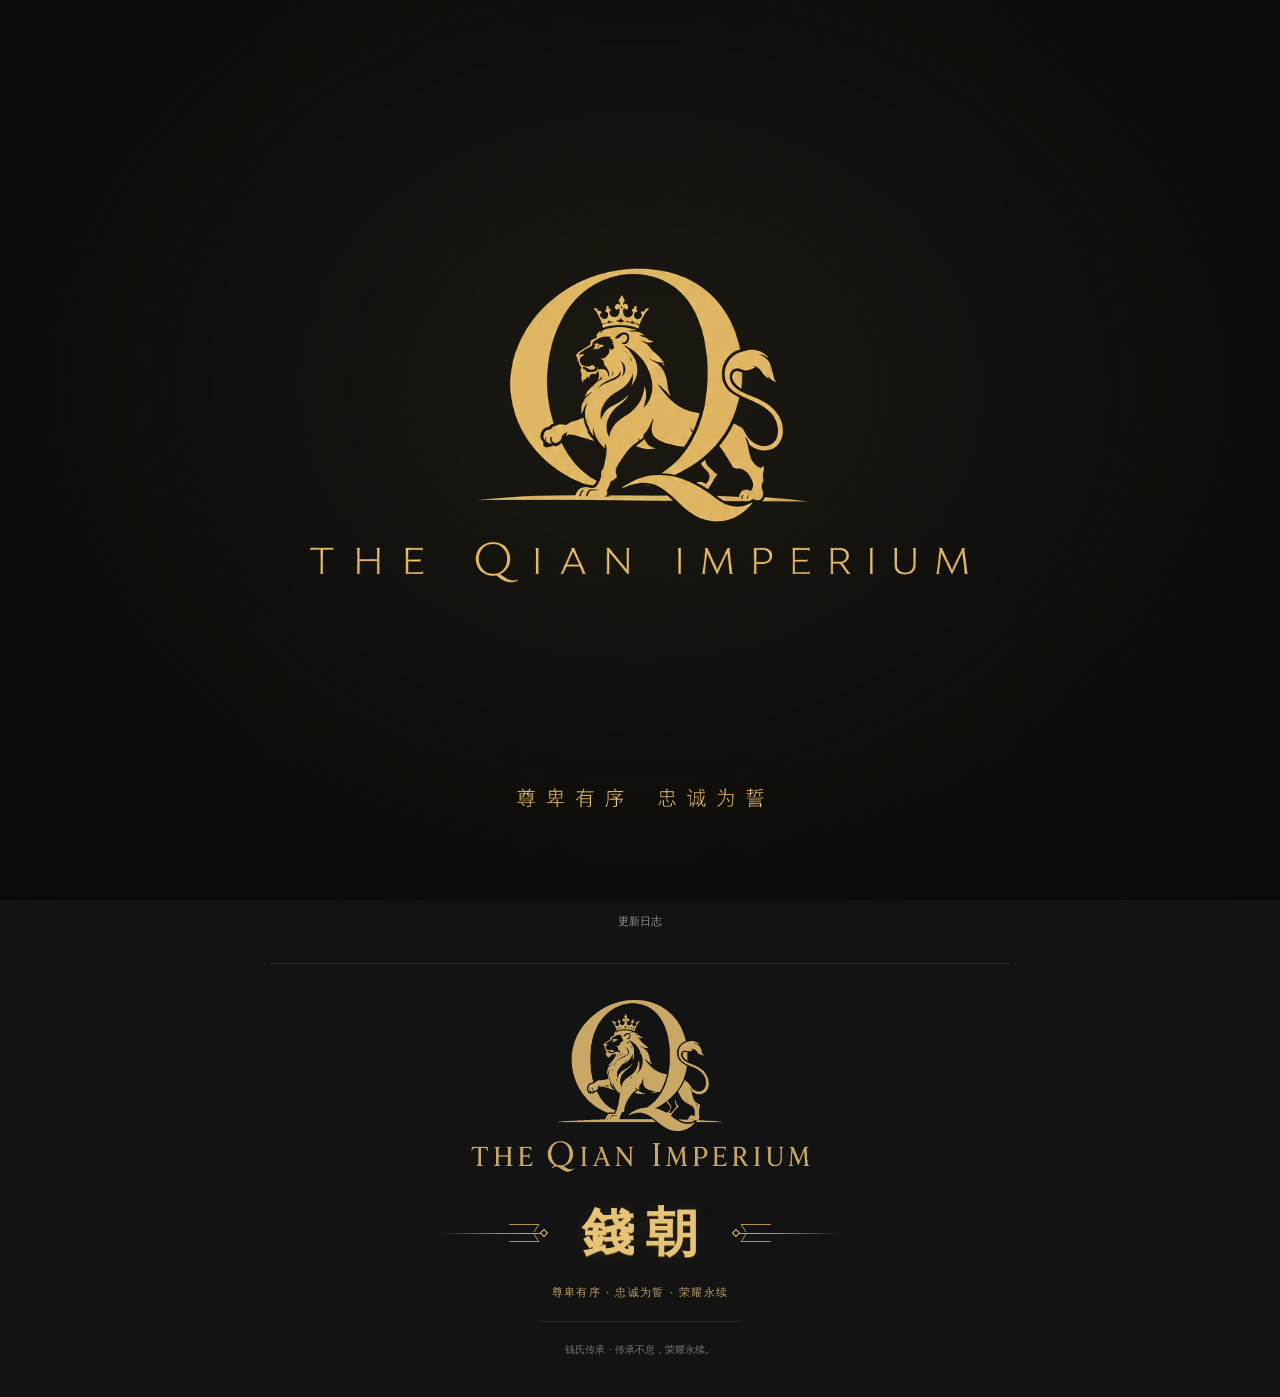
==== commit 71077d3c: "Release THE QIAN IMPERIUM 1.6.1" ====
--- a/index.html
+++ b/index.html
@@ -1,2 +1,2 @@
 <!doctype html>
-<html lang="zh-CN"><head><meta name="daily-hosting" content="static"><meta charset="UTF-8"><meta name="viewport" content="width=device-width,initial-scale=1,viewport-fit=cover"><meta name="theme-color" content="#131313"><meta name="apple-mobile-web-app-capable" content="yes"><meta name="apple-mobile-web-app-title" content="THE QIAN IMPERIUM"><meta name="apple-mobile-web-app-status-bar-style" content="black-translucent"><meta http-equiv="Content-Security-Policy" content="default-src 'self'; style-src 'self'; script-src 'self'; img-src 'self' data: blob:; media-src 'self' blob:; connect-src 'self' https://mailman-sells-outputs-bend.trycloudflare.com; object-src 'none'; base-uri 'self'; form-action 'self'"><title>THE QIAN IMPERIUM</title><link rel="manifest" href="./manifest.webmanifest"><link rel="icon" href="./icon-v2.svg"><link rel="apple-touch-icon" href="./icon-192-v2.png"><link rel="stylesheet" href="./src/style.css"></head><body class="startup-active"><div id="startup-splash" class="startup-integrated" role="status" aria-label="欢迎进入 THE QIAN IMPERIUM"><img src="./assets/qian-startup-integrated-v3.png" alt="THE QIAN IMPERIUM · 尊卑有序，忠诚为誓" fetchpriority="high" width="1024" height="1536"></div><header><span class="seal">日</span><div><small>家规 · 行礼 · 侍奉</small><h1>THE QIAN IMPERIUM</h1></div><button id="veil" aria-label="隐藏内容">隐去</button></header><nav aria-label="主要页面"></nav><main id="content"></main><p id="message" role="status" aria-live="polite"></p><footer class="site-brand-footer"><div class="site-brand-lockup"><img src="./assets/qian-logo-transparent.png" alt="THE QIAN IMPERIUM · 钱家Q 字狮子王冠标识" width="208" height="100"></div><h2 class="qian-dynasty"><span class="dynasty-ornament" aria-hidden="true"><i></i></span><span class="dynasty-name" lang="zh-Hant">錢朝</span><span class="dynasty-ornament" aria-hidden="true"><i></i></span></h2><p class="site-brand-motto">尊卑有序 · 忠诚为誓 · 荣耀永续</p><hr class="site-footer-divider" aria-hidden="true"><p class="site-footer-note">钱氏传承 · 传承不息，荣耀永续。</p></footer><script type="module" src="./src/app.js"></script></body></html>
+<html lang="zh-CN"><head><meta name="daily-hosting" content="static"><meta charset="UTF-8"><meta name="viewport" content="width=device-width,initial-scale=1,viewport-fit=cover"><meta name="theme-color" content="#131313"><meta name="apple-mobile-web-app-capable" content="yes"><meta name="apple-mobile-web-app-title" content="THE QIAN IMPERIUM"><meta name="apple-mobile-web-app-status-bar-style" content="black-translucent"><meta http-equiv="Content-Security-Policy" content="default-src 'self'; style-src 'self'; script-src 'self'; img-src 'self' data: blob:; media-src 'self' blob:; connect-src 'self' https://mailman-sells-outputs-bend.trycloudflare.com; object-src 'none'; base-uri 'self'; form-action 'self'"><title>THE QIAN IMPERIUM</title><link rel="manifest" href="./manifest.webmanifest"><link rel="icon" href="./icon-v2.svg"><link rel="apple-touch-icon" href="./icon-192-v2.png"><link rel="stylesheet" href="./src/style.css"></head><body class="startup-active"><div id="startup-splash" class="startup-integrated startup-fullscreen" role="status" aria-label="欢迎进入 THE QIAN IMPERIUM"><div class="startup-art-mark"><img src="./assets/qian-startup-integrated-v3.png" alt="THE QIAN IMPERIUM" fetchpriority="high" width="1024" height="1536"></div><div class="startup-art-motto"><img src="./assets/qian-startup-integrated-v3.png" alt="尊卑有序，忠诚为誓" width="1024" height="1536"></div></div><header><span class="seal">日</span><div><small>家规 · 行礼 · 侍奉</small><h1>THE QIAN IMPERIUM</h1></div><button id="veil" aria-label="隐藏内容">隐去</button></header><nav aria-label="主要页面"></nav><main id="content"></main><p id="message" role="status" aria-live="polite"></p><footer class="site-brand-footer"><div class="site-brand-lockup"><img src="./assets/qian-logo-transparent.png" alt="THE QIAN IMPERIUM · 钱家Q 字狮子王冠标识" width="208" height="100"></div><h2 class="qian-dynasty"><span class="dynasty-ornament" aria-hidden="true"><i></i></span><span class="dynasty-name" lang="zh-Hant">錢朝</span><span class="dynasty-ornament" aria-hidden="true"><i></i></span></h2><p class="site-brand-motto">尊卑有序 · 忠诚为誓 · 荣耀永续</p><hr class="site-footer-divider" aria-hidden="true"><p class="site-footer-note">钱氏传承 · 传承不息，荣耀永续。</p></footer><script type="module" src="./src/app.js"></script></body></html>
--- a/src/style.css
+++ b/src/style.css
@@ -429,3 +429,12 @@
 /* User-selected typography with original crowned-lion Q crest. */
 #startup-splash.startup-integrated{background:#0d0c0a}
 #startup-splash.startup-integrated>img{display:block;width:100%;height:100%;max-width:none;object-fit:contain;object-position:center;flex:none}
+
+/* Fill every viewport; preserve original artwork and typography without cropping the words. */
+#startup-splash.startup-fullscreen{width:100%;height:100%;height:100dvh;inset:0;background:radial-gradient(ellipse at 50% 43%,#1c1912 0%,#100f0c 50%,#0b0a09 100%)}
+#startup-splash .startup-art-mark,#startup-splash .startup-art-motto{position:absolute;overflow:hidden;flex:none;mix-blend-mode:lighten;mask-image:linear-gradient(to bottom,transparent,#000 7%,#000 98%,transparent)}
+#startup-splash .startup-art-mark{width:min(96vw,760px,calc((100dvh - 170px)*2.048));aspect-ratio:1024/500;top:46%;left:50%;transform:translate(-50%,-50%)}
+#startup-splash .startup-art-motto{width:min(90vw,680px);aspect-ratio:1024/100;bottom:max(7vh,env(safe-area-inset-bottom,0px));left:50%;transform:translateX(-50%)}
+#startup-splash .startup-art-mark>img,#startup-splash .startup-art-motto>img{position:absolute;display:block;width:100%;height:auto;max-width:none;left:0;object-fit:initial}
+#startup-splash .startup-art-mark>img{top:-80%}
+#startup-splash .startup-art-motto>img{top:-1350%}
